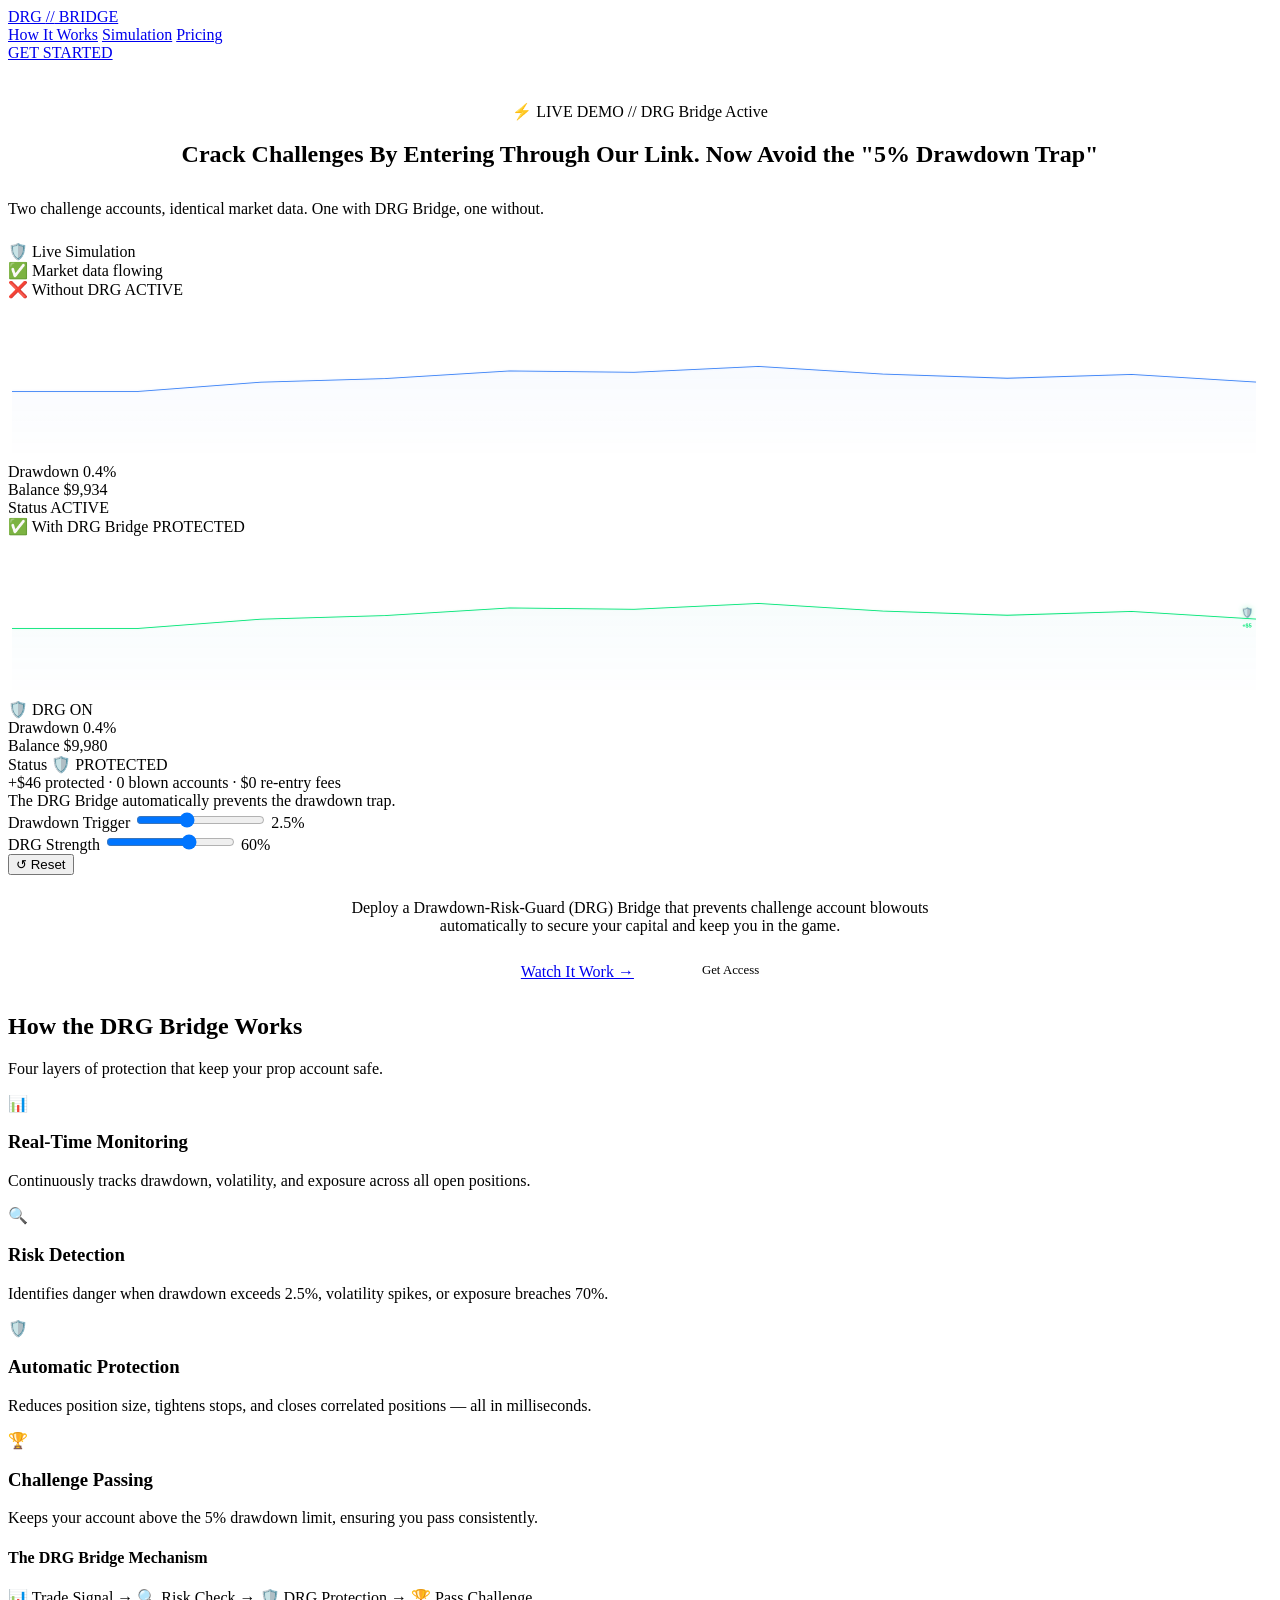
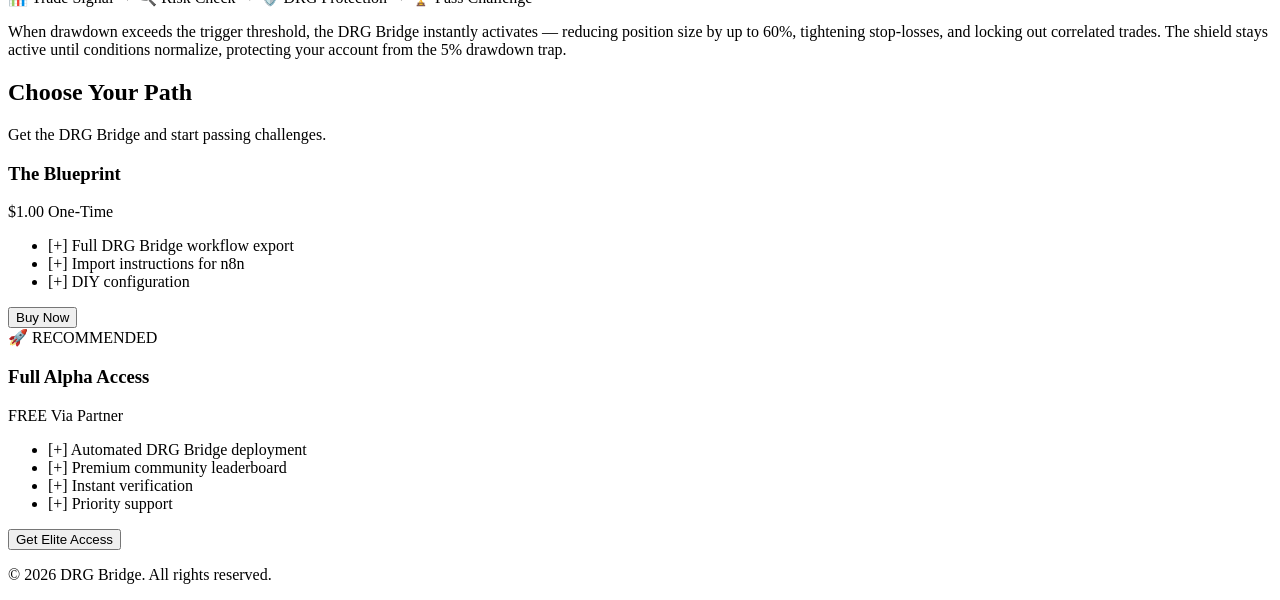
==== index.html @ 9732561b "Archive previous version as index1.html, update main index.html with integrated hero/simulation sect" ====
<!DOCTYPE html>
<html lang="en">
<head>
    <meta charset="UTF-8" />
    <meta name="viewport" content="width=device-width, initial-scale=1.0" />
    <title>DRG Bridge – Prop Trading Protection</title>
    <link rel="preconnect" href="https://fonts.googleapis.com" />
    <link rel="preconnect" href="https://fonts.gstatic.com" crossorigin />
    <link href="https://fonts.googleapis.com/css2?family=Inter:wght@300;400;500;600;700;800;900&family=JetBrains+Mono:wght@400;500;700&display=swap" rel="stylesheet" />
    <link rel="stylesheet" href="styles.css" />
</head>
<body>

    <!-- === NAVIGATION === -->
    <nav class="navbar">
        <div class="container">
            <div class="nav-inner">
                <a href="#" class="logo">
                    DRG <span class="logo-accent">//</span> BRIDGE
                </a>
                <div class="nav-links">
                    <a href="#how-it-works">How It Works</a>
                    <a href="#simulation">Simulation</a>
                    <a href="#pricing">Pricing</a>
                </div>
                <a href="#pricing" class="btn-primary">GET STARTED</a>
            </div>
        </div>
    </nav>

     <!-- === HERO + SIMULATION (Integrated Section) === -->
    <section id="simulation" class="sim-section" style="padding-top: 40px;">
        <div class="container">
            <!-- Hero Content -->
            <div class="hero-content" style="max-width: 1000px; margin: 0 auto 32px; text-align: center;">
                <div class="status-badge" style="align-self: center;">
                    ⚡ <span class="status-online">LIVE DEMO</span> // DRG Bridge Active
                </div>
                <h1 style="text-align: center;">
                    Crack Challenges By Entering Through Our Link.
                    <span class="hero-sub">Now Avoid the "5% Drawdown Trap"</span>
                </h1>
            </div>

            <!-- Simulation Subtitle -->
            <p class="section-subtitle" style="margin-bottom: 24px;">Two challenge accounts, identical market data. One with DRG Bridge, one without.</p>

            <!-- Simulation Card -->
            <div class="sim-card">
                <div class="sim-header">
                    <div class="badge">🛡️ Live Simulation</div>
                    <div class="data-status" id="dataStatus">✅ Market data flowing</div>
                </div>

                <div class="chart-grid">
                    <!-- LEFT: Without DRG -->
                    <div class="chart-panel">
                        <div class="panel-label">
                            <span>❌ Without DRG</span>
                            <span class="status-tag fail" id="statusWithout">ACTIVE</span>
                        </div>
                        <div class="chart-container">
                            <canvas id="chartWithout"></canvas>
                        </div>
                        <div class="chart-metrics">
                            <div class="metric-item">
                                <span class="metric-label">Drawdown</span>
                                <span class="metric-value red" id="mw-drawdown">0.0%</span>
                            </div>
                            <div class="metric-item">
                                <span class="metric-label">Balance</span>
                                <span class="metric-value" id="mw-balance">$10,000</span>
                            </div>
                            <div class="metric-item">
                                <span class="metric-label">Status</span>
                                <span class="metric-value red" id="mw-status">ACTIVE</span>
                            </div>
                        </div>
                    </div>

                    <!-- RIGHT: With DRG -->
                    <div class="chart-panel">
                        <div class="panel-label">
                            <span>✅ With DRG Bridge</span>
                            <span class="status-tag pass" id="statusWith">PROTECTED</span>
                        </div>
                        <div class="chart-container">
                            <canvas id="chartWith"></canvas>
                            <div class="shield-overlay on" id="shieldOverlay">
                                <span class="shield-icon">🛡️</span>
                                <span class="shield-status" id="shieldStatus">DRG ON</span>
                            </div>
                        </div>
                        <div class="chart-metrics">
                            <div class="metric-item">
                                <span class="metric-label">Drawdown</span>
                                <span class="metric-value green" id="mw2-drawdown">0.0%</span>
                            </div>
                            <div class="metric-item">
                                <span class="metric-label">Balance</span>
                                <span class="metric-value" id="mw2-balance">$10,000</span>
                            </div>
                            <div class="metric-item">
                                <span class="metric-label">Status</span>
                                <span class="metric-value green" id="mw2-status">PROTECTED</span>
                            </div>
                        </div>
                    </div>
                </div>

                <!-- Results Banner -->
                <div class="result-banner" id="resultBanner">
                    <div class="big">
                        <span class="highlight" id="resultSaved">+$0</span> protected ·
                        <span class="highlight" id="resultBlown">0</span> blown accounts ·
                        $<span class="highlight" id="resultFees">0</span> re‑entry fees
                    </div>
                    <div class="sub">The DRG Bridge automatically prevents the drawdown trap.</div>
                </div>

                <!-- Controls -->
                <div class="controls">
                    <div class="control-group">
                        <label>Drawdown Trigger</label>
                        <input type="range" id="ddTriggerSlider" min="1.0" max="5.0" step="0.1" value="2.5" />
                        <span class="value" id="ddTriggerValue">2.5%</span>
                    </div>
                    <div class="control-group">
                        <label>DRG Strength</label>
                        <input type="range" id="drgStrengthSlider" min="0.2" max="0.8" step="0.05" value="0.6" />
                        <span class="value" id="drgStrengthValue">60%</span>
                    </div>
                    <button class="btn-reset" id="resetBtn">↺ Reset</button>
                </div>
            </div>

            <!-- Hero CTA & Description (below simulation) -->
            <p class="hero-desc" style="max-width: 640px; margin: 24px auto 0; text-align: center;">
                Deploy a Drawdown-Risk-Guard (DRG) Bridge that prevents challenge account blowouts automatically to secure your capital and keep you in the game.
            </p>
            <div style="display:flex; gap:12px; justify-content:center; flex-wrap:wrap; margin-top:16px;">
                <a href="#simulation" class="btn-primary" style="display:inline-block; padding:12px 28px;">Watch It Work →</a>
                <a href="#pricing" class="btn-secondary" style="display:inline-block; padding:12px 28px; border:1px solid var(--border-muted); border-radius:var(--radius-sm); color:var(--text-secondary); text-decoration:none; font-size:0.8rem;">Get Access</a>
            </div>
        </div>
    </section>

    <!-- === HOW IT WORKS === -->
    <section id="how-it-works" class="mechanics">
        <div class="container">
            <h2 class="section-title">How the DRG Bridge Works</h2>
            <p class="section-subtitle">Four layers of protection that keep your prop account safe.</p>

            <div class="mechanics-grid">
                <div class="mech-card">
                    <div class="mech-icon">📊</div>
                    <h3>Real-Time Monitoring</h3>
                    <p>Continuously tracks drawdown, volatility, and exposure across all open positions.</p>
                </div>
                <div class="mech-card">
                    <div class="mech-icon">🔍</div>
                    <h3>Risk Detection</h3>
                    <p>Identifies danger when drawdown exceeds 2.5%, volatility spikes, or exposure breaches 70%.</p>
                </div>
                <div class="mech-card">
                    <div class="mech-icon">🛡️</div>
                    <h3>Automatic Protection</h3>
                    <p>Reduces position size, tightens stops, and closes correlated positions — all in milliseconds.</p>
                </div>
                <div class="mech-card">
                    <div class="mech-icon">🏆</div>
                    <h3>Challenge Passing</h3>
                    <p>Keeps your account above the 5% drawdown limit, ensuring you pass consistently.</p>
                </div>
            </div>

            <div class="mechanism-explainer">
                <h4>The DRG Bridge Mechanism</h4>
                <div class="mechanism-flow">
                    <span>📊 Trade Signal</span>
                    <span class="arrow">→</span>
                    <span>🔍 Risk Check</span>
                    <span class="arrow">→</span>
                    <span>🛡️ DRG Protection</span>
                    <span class="arrow">→</span>
                    <span>🏆 Pass Challenge</span>
                </div>
                <p class="mechanism-desc">
                    When drawdown exceeds the trigger threshold, the DRG Bridge instantly activates — reducing position size by up to 60%, tightening stop-losses, and locking out correlated trades. The shield stays active until conditions normalize, protecting your account from the 5% drawdown trap.
                </p>
            </div>
        </div>
    </section>

    

    <!-- === PRICING === -->
    <section id="pricing" class="pricing">
        <div class="container">
            <h2 class="section-title">Choose Your Path</h2>
            <p class="section-subtitle">Get the DRG Bridge and start passing challenges.</p>

            <div class="pricing-grid">
                <div class="plan-card">
                    <h3>The Blueprint</h3>
                    <div class="plan-price">$1.00 <span>One-Time</span></div>
                    <ul class="plan-features">
                        <li><span class="plan-icon">[+]</span> Full DRG Bridge workflow export</li>
                        <li><span class="plan-icon">[+]</span> Import instructions for n8n</li>
                        <li><span class="plan-icon">[+]</span> DIY configuration</li>
                    </ul>
                    <button class="btn-plan">Buy Now</button>
                </div>

                <div class="plan-card featured">
                    <div class="plan-badge">🚀 RECOMMENDED</div>
                    <h3>Full Alpha Access</h3>
                    <div class="plan-price featured-price">FREE <span>Via Partner</span></div>
                    <ul class="plan-features">
                        <li><span class="plan-icon featured-icon">[+]</span> Automated DRG Bridge deployment</li>
                        <li><span class="plan-icon featured-icon">[+]</span> Premium community leaderboard</li>
                        <li><span class="plan-icon featured-icon">[+]</span> Instant verification</li>
                        <li><span class="plan-icon featured-icon">[+]</span> Priority support</li>
                    </ul>
                    <button class="btn-featured">Get Elite Access</button>
                </div>
            </div>
        </div>
    </section>

    <!-- === FOOTER === -->
    <footer class="footer">
        <div class="container">
            <p>&copy; 2026 DRG Bridge. All rights reserved.</p>
        </div>
    </footer>

    <script src="script.js"></script>
</body>
</html>
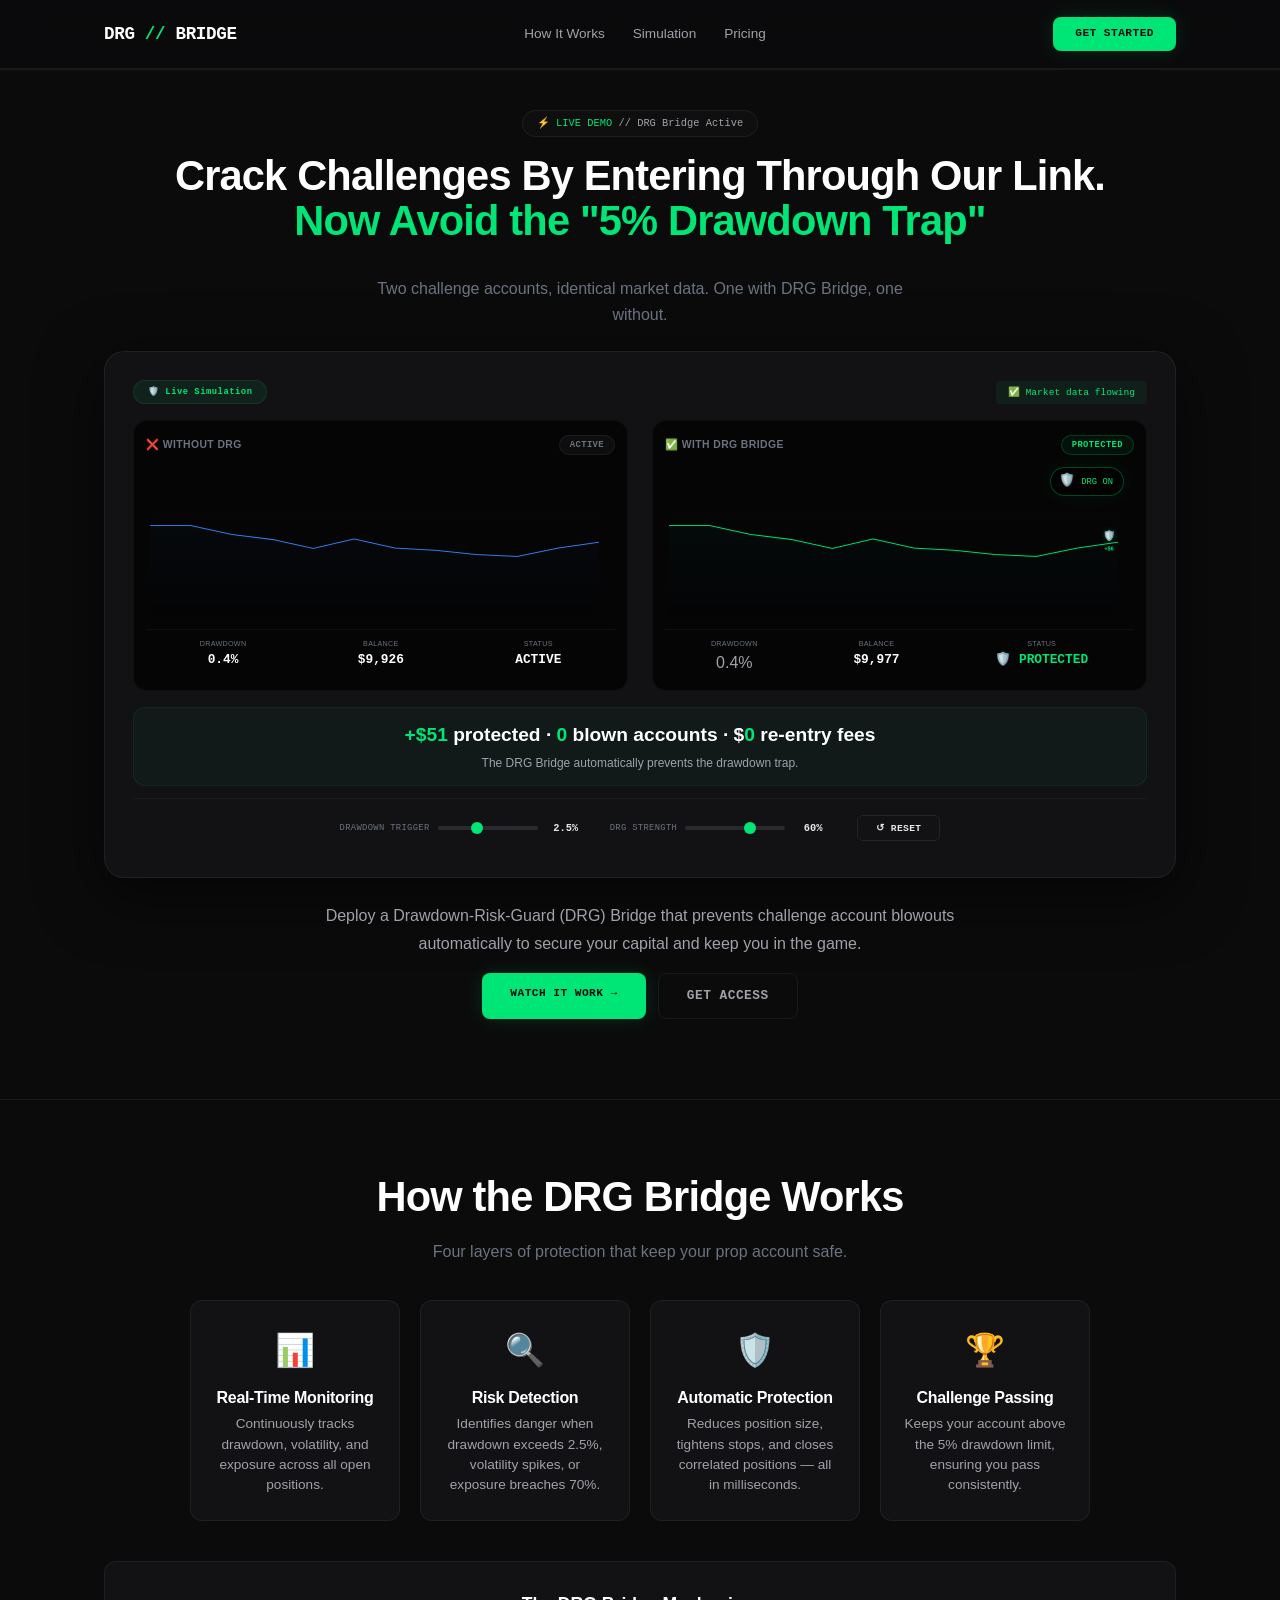
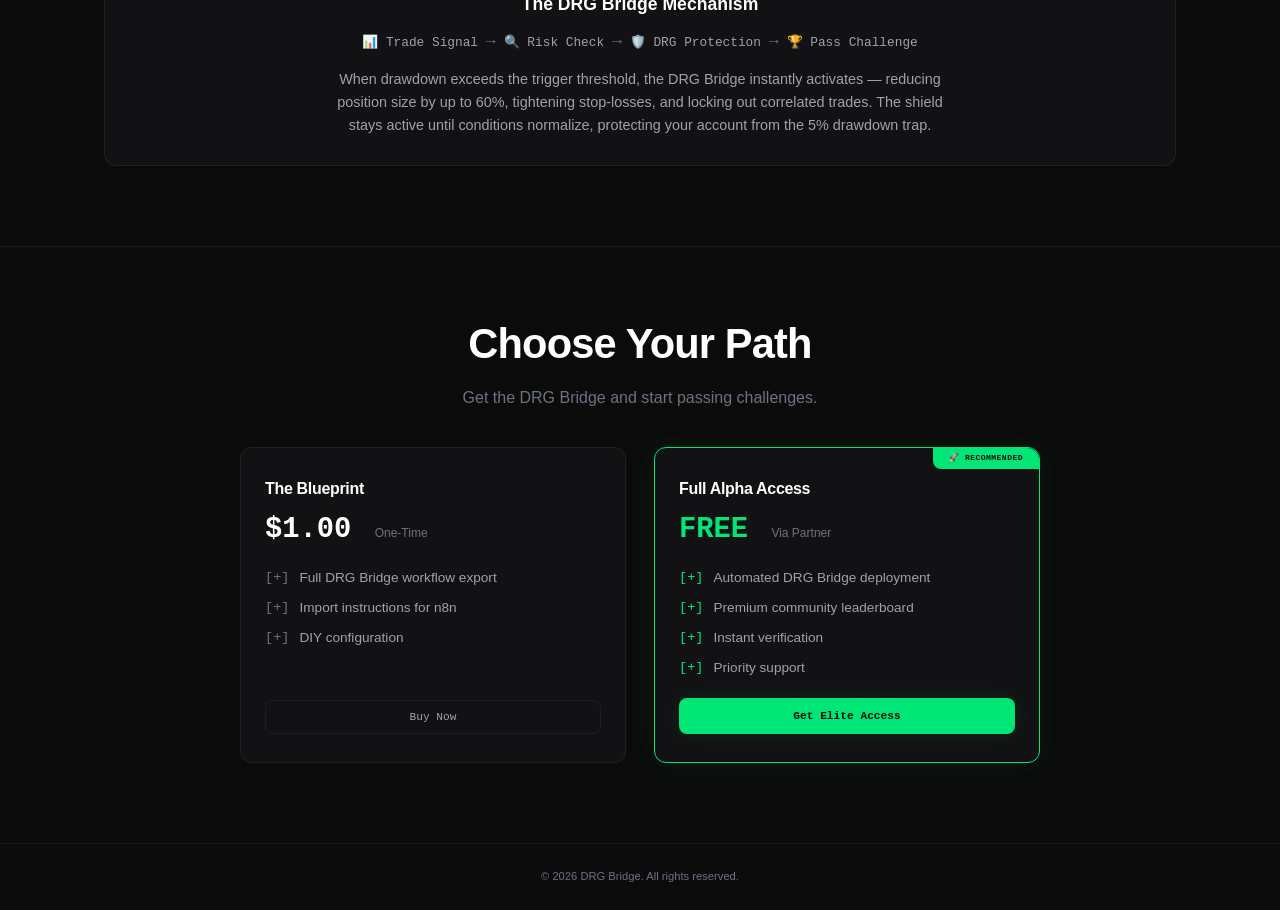
==== commit 9ae440f9: "Fix CSS file reference: styles.css -> style.css" ====
--- a/index.html
+++ b/index.html
@@ -7,7 +7,7 @@
     <link rel="preconnect" href="https://fonts.googleapis.com" />
     <link rel="preconnect" href="https://fonts.gstatic.com" crossorigin />
     <link href="https://fonts.googleapis.com/css2?family=Inter:wght@300;400;500;600;700;800;900&family=JetBrains+Mono:wght@400;500;700&display=swap" rel="stylesheet" />
-    <link rel="stylesheet" href="styles.css" />
+    <link rel="stylesheet" href="style.css" />
 </head>
 <body>
 
--- a/style.css
+++ b/style.css
@@ -0,0 +1,894 @@
+/* ============================================================
+   RESET & BASE
+   ============================================================ */
+*,
+*::before,
+*::after {
+    margin: 0;
+    padding: 0;
+    box-sizing: border-box;
+}
+
+:root {
+    --bg-deep: #0b0b0c;
+    --bg-panel: #121214;
+    --bg-elevated: #1a1a1e;
+    --neon-green: #00e676;
+    --neon-green-dim: rgba(0, 230, 118, 0.15);
+    --cyber-blue: #3b82f6;
+    --border-muted: rgba(255, 255, 255, 0.06);
+    --border-hover: rgba(255, 255, 255, 0.15);
+    --text-primary: #ffffff;
+    --text-secondary: #a1a1aa;
+    --text-muted: #6b7280;
+    --font-sans: 'Inter', -apple-system, BlinkMacSystemFont, sans-serif;
+    --font-mono: 'JetBrains Mono', monospace;
+    --radius: 12px;
+    --radius-sm: 8px;
+    --shadow-card: 0 8px 32px rgba(0, 0, 0, 0.5);
+    --shadow-glow: 0 0 30px rgba(0, 230, 118, 0.08);
+    --transition: 0.25s cubic-bezier(0.25, 0.46, 0.45, 0.94);
+}
+
+html {
+    scroll-behavior: smooth;
+}
+
+body {
+    font-family: var(--font-sans);
+    background-color: var(--bg-deep);
+    color: var(--text-secondary);
+    line-height: 1.6;
+    min-height: 100vh;
+    overflow-x: hidden;
+    -webkit-font-smoothing: antialiased;
+}
+
+.container {
+    max-width: 1120px;
+    margin: 0 auto;
+    padding: 0 24px;
+}
+
+/* ============================================================
+   TYPOGRAPHY
+   ============================================================ */
+h1,
+h2,
+h3 {
+    color: var(--text-primary);
+    font-weight: 700;
+    letter-spacing: -0.02em;
+}
+
+.font-mono {
+    font-family: var(--font-mono);
+}
+
+.section-title {
+    font-size: clamp(1.8rem, 3.5vw, 2.6rem);
+    text-align: center;
+    margin-bottom: 8px;
+}
+
+.section-subtitle {
+    text-align: center;
+    color: var(--text-muted);
+    font-size: 1rem;
+    max-width: 580px;
+    margin: 0 auto 36px;
+}
+
+/* ============================================================
+   NAVIGATION
+   ============================================================ */
+.navbar {
+    position: sticky;
+    top: 0;
+    z-index: 50;
+    background: rgba(11, 11, 12, 0.75);
+    backdrop-filter: blur(18px);
+    -webkit-backdrop-filter: blur(18px);
+    border-bottom: 1px solid var(--border-muted);
+}
+
+.nav-inner {
+    display: flex;
+    align-items: center;
+    justify-content: space-between;
+    height: 68px;
+}
+
+.logo {
+    font-family: var(--font-mono);
+    font-weight: 700;
+    font-size: 1.1rem;
+    color: var(--text-primary);
+    text-decoration: none;
+    letter-spacing: -0.02em;
+}
+
+.logo-accent {
+    color: var(--neon-green);
+}
+
+.nav-links {
+    display: none;
+    gap: 28px;
+    font-weight: 500;
+    font-size: 0.85rem;
+    color: var(--text-secondary);
+}
+
+.nav-links a {
+    color: var(--text-secondary);
+    text-decoration: none;
+    transition: color var(--transition);
+}
+
+.nav-links a:hover {
+    color: var(--text-primary);
+}
+
+.btn-primary {
+    padding: 8px 22px;
+    border-radius: var(--radius-sm);
+    font-family: var(--font-mono);
+    font-size: 0.7rem;
+    font-weight: 700;
+    text-transform: uppercase;
+    letter-spacing: 0.04em;
+    color: var(--bg-deep);
+    background: var(--neon-green);
+    text-decoration: none;
+    transition: all var(--transition);
+    box-shadow: 0 0 20px rgba(0, 230, 118, 0.15);
+    cursor: pointer;
+    border: none;
+}
+
+.btn-primary:hover {
+    background: var(--text-primary);
+    box-shadow: 0 0 30px rgba(0, 230, 118, 0.30);
+    transform: translateY(-1px);
+}
+
+.btn-secondary {
+    padding: 8px 22px;
+    border-radius: var(--radius-sm);
+    font-family: var(--font-mono);
+    font-size: 0.7rem;
+    font-weight: 700;
+    text-transform: uppercase;
+    letter-spacing: 0.04em;
+    color: var(--text-secondary);
+    background: transparent;
+    border: 1px solid var(--border-muted);
+    text-decoration: none;
+    transition: all var(--transition);
+    cursor: pointer;
+}
+
+.btn-secondary:hover {
+    border-color: var(--text-primary);
+    color: var(--text-primary);
+}
+
+/* ============================================================
+   HERO
+   ============================================================ */
+.hero {
+    padding: 48px 0 64px;
+    position: relative;
+}
+
+.hero::before {
+    content: '';
+    position: absolute;
+    top: -20%;
+    right: -10%;
+    width: 600px;
+    height: 600px;
+    background: radial-gradient(circle, rgba(0, 230, 118, 0.04) 0%, transparent 70%);
+    pointer-events: none;
+    z-index: 0;
+}
+
+.hero-grid {
+    display: grid;
+    grid-template-columns: 1fr;
+    gap: 40px;
+    position: relative;
+    z-index: 1;
+}
+
+.hero-content {
+    display: flex;
+    flex-direction: column;
+    gap: 16px;
+}
+
+.status-badge {
+    display: inline-block;
+    align-self: flex-start;
+    padding: 4px 14px;
+    border: 1px solid var(--border-muted);
+    border-radius: 50px;
+    font-family: var(--font-mono);
+    font-size: 0.65rem;
+    color: var(--text-secondary);
+    background: rgba(255, 255, 255, 0.02);
+    backdrop-filter: blur(4px);
+}
+
+.status-online {
+    color: var(--neon-green);
+}
+
+.hero-content h1 {
+    font-size: clamp(2.6rem, 4vw, 2.6rem);
+    line-height: 1.1;
+}
+
+.hero-sub {
+    display: block;
+    color: var(--neon-green);
+}
+
+.hero-desc {
+    font-size: 1rem;
+    color: var(--text-secondary);
+    max-width: 580px;
+    line-height: 1.7;
+}
+
+/* Hero Stats */
+.hero-stats {
+    display: grid;
+    grid-template-columns: repeat(3, 1fr);
+    gap: 16px;
+}
+
+.stat-card {
+    background: var(--bg-panel);
+    border: 1px solid var(--border-muted);
+    border-radius: var(--radius);
+    padding: 20px 16px;
+    text-align: center;
+    transition: border-color var(--transition);
+}
+
+.stat-number {
+    font-family: var(--font-mono);
+    font-size: 1.8rem;
+    font-weight: 700;
+    color: var(--neon-green);
+    display: block;
+}
+
+.stat-label {
+    font-size: 0.7rem;
+    color: var(--text-muted);
+    text-transform: uppercase;
+    letter-spacing: 0.04em;
+}
+
+/* ============================================================
+   MECHANICS
+   ============================================================ */
+.mechanics {
+    padding: 64px 0 80px;
+    border-top: 1px solid var(--border-muted);
+}
+
+.mechanics-grid {
+    display: grid;
+    grid-template-columns: 1fr 1fr;
+    gap: 20px;
+    max-width: 900px;
+    margin: 0 auto;
+}
+
+.mech-card {
+    background: var(--bg-panel);
+    border: 1px solid var(--border-muted);
+    border-radius: var(--radius);
+    padding: 24px 22px;
+    text-align: center;
+    transition: border-color var(--transition);
+}
+
+.mech-card:hover {
+    border-color: var(--border-hover);
+}
+
+.mech-icon {
+    font-size: 2rem;
+    margin-bottom: 8px;
+}
+
+.mech-card h3 {
+    font-size: 1rem;
+    margin-bottom: 4px;
+}
+
+.mech-card p {
+    font-size: 0.85rem;
+    color: var(--text-secondary);
+    line-height: 1.5;
+}
+
+.mechanism-explainer {
+    margin-top: 40px;
+    background: var(--bg-panel);
+    border: 1px solid var(--border-muted);
+    border-radius: var(--radius);
+    padding: 28px 32px;
+    text-align: center;
+}
+
+.mechanism-explainer h4 {
+    color: var(--text-primary);
+    font-size: 1.1rem;
+    margin-bottom: 12px;
+}
+
+.mechanism-flow {
+    display: flex;
+    align-items: center;
+    justify-content: center;
+    gap: 8px;
+    flex-wrap: wrap;
+    font-family: var(--font-mono);
+    font-size: 0.8rem;
+    color: var(--text-secondary);
+    margin-bottom: 12px;
+}
+
+.mechanism-flow .arrow {
+    color: var(--text-muted);
+    font-size: 1rem;
+}
+
+.mechanism-desc {
+    font-size: 0.9rem;
+    color: var(--text-secondary);
+    max-width: 640px;
+    margin: 0 auto;
+    line-height: 1.6;
+}
+
+/* ============================================================
+   SIMULATION
+   ============================================================ */
+.sim-section {
+    padding: 64px 0 80px;
+    border-top: 1px solid var(--border-muted);
+}
+
+.sim-card {
+    background: #121214;
+    border: 1px solid rgba(255, 255, 255, 0.06);
+    border-radius: 20px;
+    padding: 28px 28px 32px;
+    box-shadow: 0 16px 64px rgba(0, 0, 0, 0.6);
+}
+
+.sim-header {
+    display: flex;
+    justify-content: space-between;
+    align-items: center;
+    margin-bottom: 16px;
+    flex-wrap: wrap;
+    gap: 8px;
+}
+
+.sim-header .badge {
+    display: inline-block;
+    font-family: var(--font-mono);
+    font-size: 0.55rem;
+    font-weight: 600;
+    letter-spacing: 0.06em;
+    padding: 4px 14px;
+    border-radius: 50px;
+    background: rgba(0, 230, 118, 0.08);
+    color: #00e676;
+    border: 1px solid rgba(0, 230, 118, 0.12);
+}
+
+.data-status {
+    font-size: 0.6rem;
+    color: #00e676;
+    text-align: center;
+    font-family: var(--font-mono);
+    padding: 4px 12px;
+    border-radius: 4px;
+    background: rgba(0, 230, 118, 0.06);
+}
+
+.chart-grid {
+    display: grid;
+    grid-template-columns: 1fr 1fr;
+    gap: 24px;
+    margin-top: 4px;
+}
+
+.chart-panel {
+    background: #050505;
+    border-radius: 14px;
+    border: 1px solid rgba(255, 255, 255, 0.04);
+    padding: 14px 12px 12px;
+    position: relative;
+    overflow: hidden;
+}
+
+.chart-panel .panel-label {
+    display: flex;
+    justify-content: space-between;
+    align-items: center;
+    margin-bottom: 6px;
+    font-size: 0.65rem;
+    font-weight: 600;
+    text-transform: uppercase;
+    letter-spacing: 0.04em;
+    color: #6b7280;
+}
+
+.chart-panel .panel-label .status-tag {
+    font-family: var(--font-mono);
+    font-size: 0.55rem;
+    padding: 2px 10px;
+    border-radius: 50px;
+    background: rgba(255, 255, 255, 0.04);
+    border: 1px solid rgba(255, 255, 255, 0.06);
+}
+
+.chart-panel .panel-label .status-tag.fail {
+    color: #ef4444;
+    border-color: rgba(239, 68, 68, 0.20);
+    background: rgba(239, 68, 68, 0.06);
+}
+
+.chart-panel .panel-label .status-tag.pass {
+    color: #00e676;
+    border-color: rgba(0, 230, 118, 0.20);
+    background: rgba(0, 230, 118, 0.06);
+}
+
+.chart-container {
+    position: relative;
+    height: 160px;
+    width: 100%;
+}
+
+.chart-container canvas {
+    display: block;
+    width: 100%;
+    height: 100%;
+    border-radius: 6px;
+}
+
+.shield-overlay {
+    position: absolute;
+    top: 6px;
+    right: 10px;
+    display: flex;
+    align-items: center;
+    gap: 6px;
+    background: rgba(0, 0, 0, 0.6);
+    backdrop-filter: blur(4px);
+    padding: 3px 10px 3px 8px;
+    border-radius: 50px;
+    border: 1px solid rgba(255, 255, 255, 0.06);
+    pointer-events: none;
+    font-family: var(--font-mono);
+    font-size: 0.55rem;
+    font-weight: 500;
+    transition: all 0.4s ease;
+}
+
+.shield-overlay .shield-icon {
+    font-size: 0.8rem;
+}
+
+.shield-overlay.on {
+    border-color: rgba(0, 230, 118, 0.30);
+    box-shadow: 0 0 20px rgba(0, 230, 118, 0.08);
+}
+
+.shield-overlay.on .shield-icon {
+    animation: pulse-shield 1.2s ease-in-out infinite;
+}
+
+.shield-overlay.on .shield-status {
+    color: #00e676;
+}
+
+.shield-overlay.off .shield-status {
+    color: #6b7280;
+}
+
+@keyframes pulse-shield {
+    0%,
+    100% {
+        transform: scale(1);
+    }
+    50% {
+        transform: scale(1.15);
+    }
+}
+
+.chart-metrics {
+    display: flex;
+    justify-content: space-around;
+    padding: 8px 0 2px;
+    border-top: 1px solid rgba(255, 255, 255, 0.04);
+    margin-top: 8px;
+    flex-wrap: wrap;
+    gap: 4px;
+}
+
+.chart-metrics .metric-item {
+    display: flex;
+    flex-direction: column;
+    align-items: center;
+}
+
+.chart-metrics .metric-item .metric-label {
+    font-size: 0.45rem;
+    text-transform: uppercase;
+    letter-spacing: 0.04em;
+    color: #6b7280;
+}
+
+.chart-metrics .metric-item .metric-value {
+    font-family: var(--font-mono);
+    font-size: 0.8rem;
+    font-weight: 700;
+    color: #fff;
+}
+
+.chart-metrics .metric-value.green {
+    color: #00e676;
+}
+.chart-metrics .metric-value.red {
+    color: #ef4444;
+}
+.chart-metrics .metric-value.amber {
+    color: #f59e0b;
+}
+
+.result-banner {
+    text-align: center;
+    padding: 12px 16px;
+    border-radius: 12px;
+    background: rgba(0, 230, 118, 0.04);
+    border: 1px solid rgba(0, 230, 118, 0.08);
+    margin-top: 16px;
+}
+
+.result-banner .big {
+    font-size: 1.2rem;
+    font-weight: 700;
+    color: #fff;
+}
+
+.result-banner .big .highlight {
+    color: #00e676;
+}
+
+.result-banner .sub {
+    font-size: 0.75rem;
+    color: #9ca3af;
+    margin-top: 4px;
+}
+
+.controls {
+    display: flex;
+    flex-wrap: wrap;
+    gap: 16px 24px;
+    justify-content: center;
+    padding: 16px 0 4px;
+    margin-top: 12px;
+    border-top: 1px solid rgba(255, 255, 255, 0.04);
+}
+
+.control-group {
+    display: flex;
+    align-items: center;
+    gap: 8px;
+    font-family: var(--font-mono);
+    font-size: 0.65rem;
+    color: #9ca3af;
+}
+
+.control-group label {
+    color: #6b7280;
+    text-transform: uppercase;
+    letter-spacing: 0.04em;
+    font-size: 0.55rem;
+}
+
+.control-group input[type="range"] {
+    width: 100px;
+    height: 4px;
+    background: #2a2a2e;
+    border-radius: 4px;
+    -webkit-appearance: none;
+    appearance: none;
+}
+
+.control-group input[type="range"]::-webkit-slider-thumb {
+    -webkit-appearance: none;
+    appearance: none;
+    width: 12px;
+    height: 12px;
+    border-radius: 50%;
+    background: #00e676;
+    cursor: pointer;
+}
+
+.control-group input[type="range"]::-moz-range-thumb {
+    width: 12px;
+    height: 12px;
+    border-radius: 50%;
+    background: #00e676;
+    cursor: pointer;
+}
+
+.control-group .value {
+    min-width: 40px;
+    text-align: center;
+    color: #e5e7eb;
+    font-weight: 600;
+}
+
+.btn-reset {
+    padding: 6px 18px;
+    border: 1px solid rgba(255, 255, 255, 0.08);
+    border-radius: 6px;
+    background: transparent;
+    color: #e5e7eb;
+    font-family: var(--font-mono);
+    font-size: 0.6rem;
+    font-weight: 600;
+    text-transform: uppercase;
+    letter-spacing: 0.04em;
+    cursor: pointer;
+    transition: all 0.25s;
+}
+
+.btn-reset:hover {
+    border-color: rgba(255, 255, 255, 0.25);
+}
+
+/* ============================================================
+   PRICING
+   ============================================================ */
+.pricing {
+    padding: 64px 0 80px;
+    border-top: 1px solid var(--border-muted);
+}
+
+.pricing-grid {
+    display: grid;
+    grid-template-columns: 1fr 1fr;
+    gap: 28px;
+    max-width: 800px;
+    margin: 0 auto;
+}
+
+.plan-card {
+    background: var(--bg-panel);
+    border: 1px solid var(--border-muted);
+    border-radius: var(--radius);
+    padding: 28px 24px;
+    transition: border-color var(--transition), box-shadow var(--transition);
+    display: flex;
+    flex-direction: column;
+}
+
+.plan-card:hover {
+    border-color: var(--border-hover);
+}
+
+.plan-card.featured {
+    border-color: var(--neon-green);
+    position: relative;
+    box-shadow: var(--shadow-glow);
+}
+
+.plan-card.featured:hover {
+    box-shadow: 0 0 40px rgba(0, 230, 118, 0.08);
+}
+
+.plan-badge {
+    position: absolute;
+    top: 0;
+    right: 0;
+    padding: 4px 16px;
+    background: var(--neon-green);
+    color: var(--bg-deep);
+    font-family: var(--font-mono);
+    font-size: 0.5rem;
+    font-weight: 700;
+    letter-spacing: 0.06em;
+    text-transform: uppercase;
+    border-radius: 0 var(--radius) 0 var(--radius-sm);
+}
+
+.plan-card h3 {
+    font-size: 1rem;
+    margin-bottom: 6px;
+}
+
+.plan-price {
+    font-family: var(--font-mono);
+    font-size: 1.8rem;
+    font-weight: 700;
+    color: var(--text-primary);
+    margin-bottom: 14px;
+}
+
+.plan-price span {
+    font-family: var(--font-sans);
+    font-size: 0.75rem;
+    font-weight: 400;
+    color: var(--text-muted);
+    margin-left: 6px;
+}
+
+.plan-price.featured-price {
+    color: var(--neon-green);
+}
+
+.plan-features {
+    list-style: none;
+    padding: 0;
+    margin: 0 0 20px;
+    display: flex;
+    flex-direction: column;
+    gap: 8px;
+    flex: 1;
+}
+
+.plan-features li {
+    display: flex;
+    align-items: flex-start;
+    font-size: 0.85rem;
+    color: var(--text-secondary);
+}
+
+.plan-icon {
+    color: var(--text-muted);
+    margin-right: 10px;
+    font-family: var(--font-mono);
+    flex-shrink: 0;
+}
+
+.plan-icon.featured-icon {
+    color: var(--neon-green);
+}
+
+.btn-plan {
+    padding: 10px;
+    border-radius: var(--radius-sm);
+    border: 1px solid var(--border-muted);
+    background: transparent;
+    color: var(--text-secondary);
+    font-family: var(--font-mono);
+    font-size: 0.7rem;
+    font-weight: 500;
+    cursor: pointer;
+    transition: all var(--transition);
+    margin-top: auto;
+}
+
+.btn-plan:hover {
+    border-color: var(--text-primary);
+    color: var(--text-primary);
+}
+
+.btn-featured {
+    padding: 12px;
+    border-radius: var(--radius-sm);
+    border: none;
+    background: var(--neon-green);
+    color: var(--bg-deep);
+    font-family: var(--font-mono);
+    font-size: 0.7rem;
+    font-weight: 700;
+    cursor: pointer;
+    transition: all var(--transition);
+    box-shadow: 0 0 20px rgba(0, 230, 118, 0.10);
+    margin-top: auto;
+}
+
+.btn-featured:hover {
+    background: var(--text-primary);
+    box-shadow: 0 0 32px rgba(0, 230, 118, 0.20);
+    transform: translateY(-2px);
+}
+
+/* ============================================================
+   FOOTER
+   ============================================================ */
+.footer {
+    border-top: 1px solid var(--border-muted);
+    padding: 24px 0;
+    text-align: center;
+    font-size: 0.7rem;
+    color: var(--text-muted);
+}
+
+/* ============================================================
+   RESPONSIVE
+   ============================================================ */
+@media (min-width: 768px) {
+    .nav-links {
+        display: flex;
+    }
+    .hero-grid {
+        grid-template-columns: 1fr 1fr;
+        gap: 60px;
+    }
+    .hero {
+        padding: 64px 0 80px;
+    }
+    .mechanics-grid {
+        grid-template-columns: repeat(4, 1fr);
+    }
+    .pricing-grid {
+        grid-template-columns: 1fr 1fr;
+    }
+}
+
+@media (max-width: 767px) {
+    .chart-grid {
+        grid-template-columns: 1fr;
+        gap: 18px;
+    }
+    .mechanics-grid {
+        grid-template-columns: 1fr 1fr;
+    }
+    .hero-stats {
+        grid-template-columns: repeat(3, 1fr);
+    }
+    .pricing-grid {
+        grid-template-columns: 1fr;
+    }
+    .plan-card.featured {
+        order: -1;
+    }
+}
+
+@media (max-width: 480px) {
+    .navbar .btn-primary {
+        padding: 6px 14px;
+        font-size: 0.6rem;
+    }
+    .logo {
+        font-size: 0.9rem;
+    }
+    .hero-stats {
+        grid-template-columns: 1fr 1fr;
+    }
+    .mechanics-grid {
+        grid-template-columns: 1fr;
+    }
+    .controls {
+        flex-direction: column;
+        align-items: center;
+        gap: 8px;
+    }
+    .control-group {
+        width: 100%;
+        justify-content: center;
+    }
+    .control-group input[type="range"] {
+        width: 120px;
+    }
+    .result-banner .big {
+        font-size: 1rem;
+    }
+}
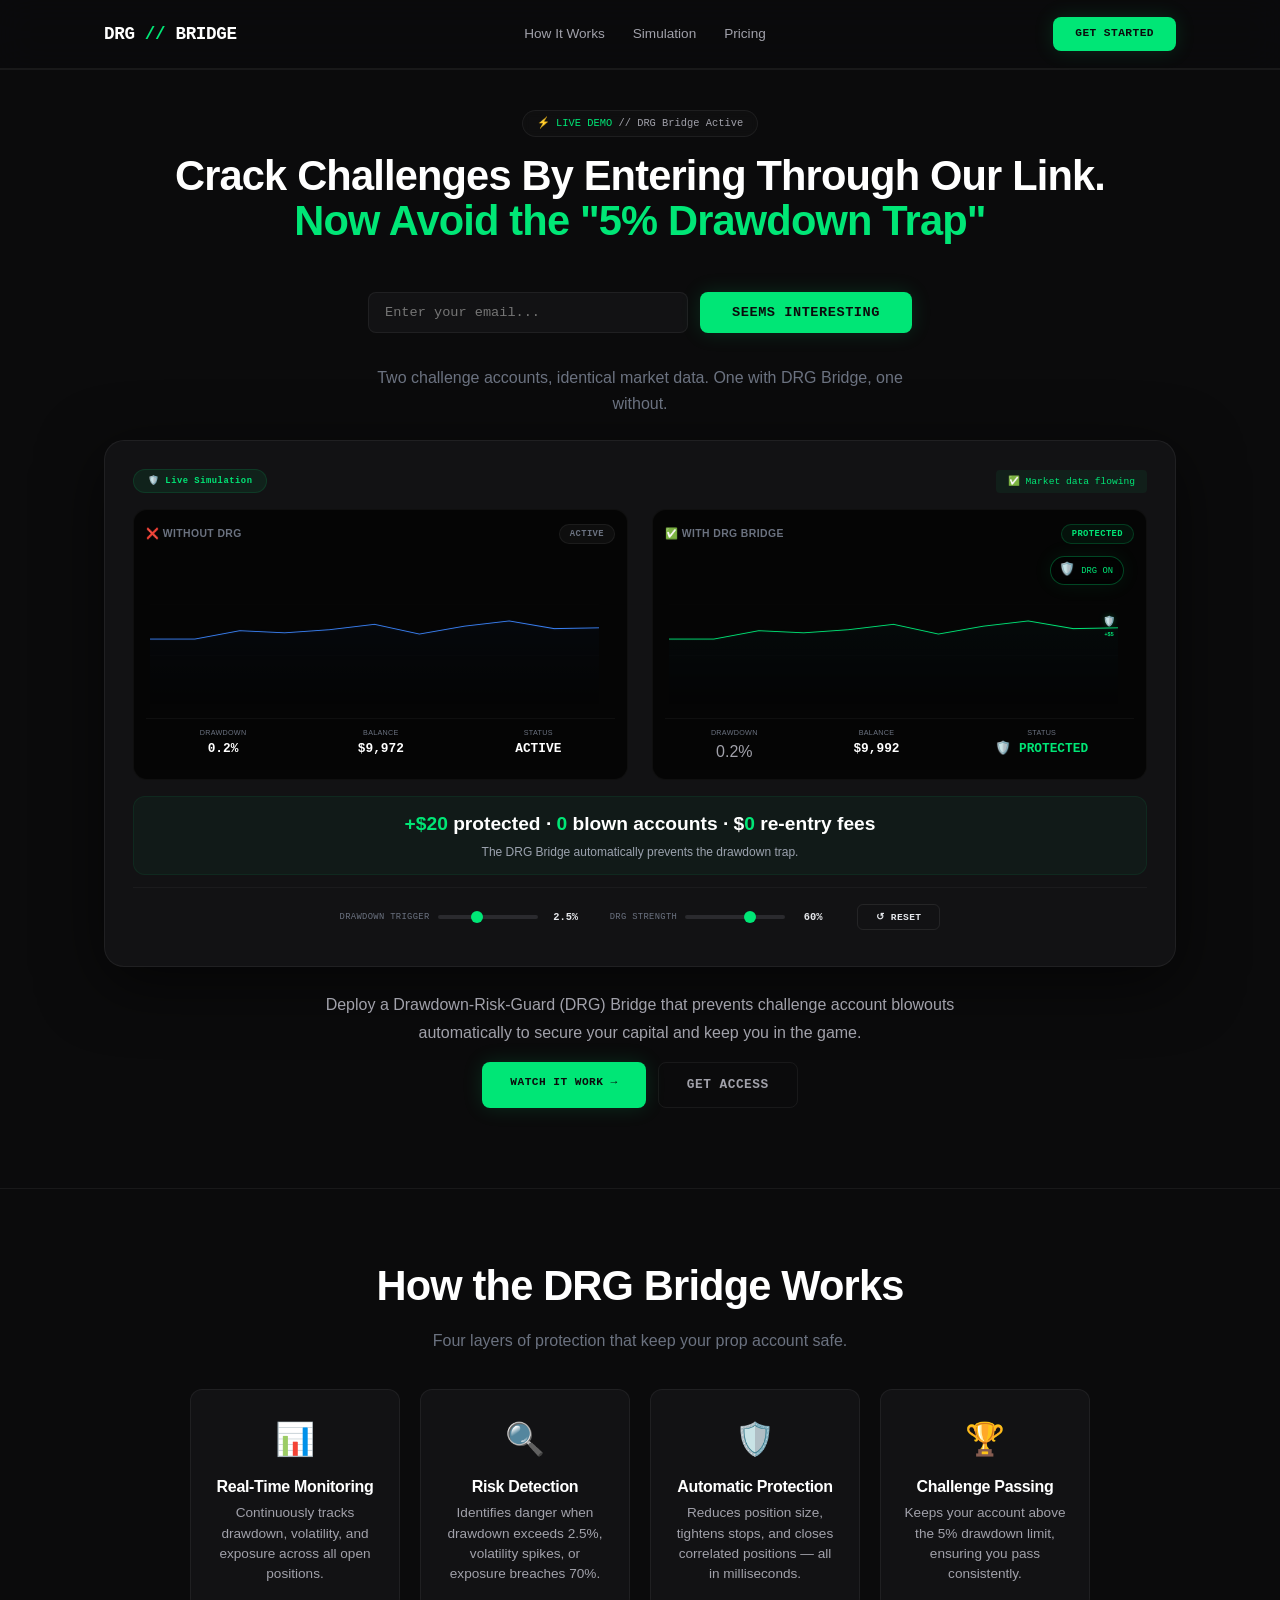
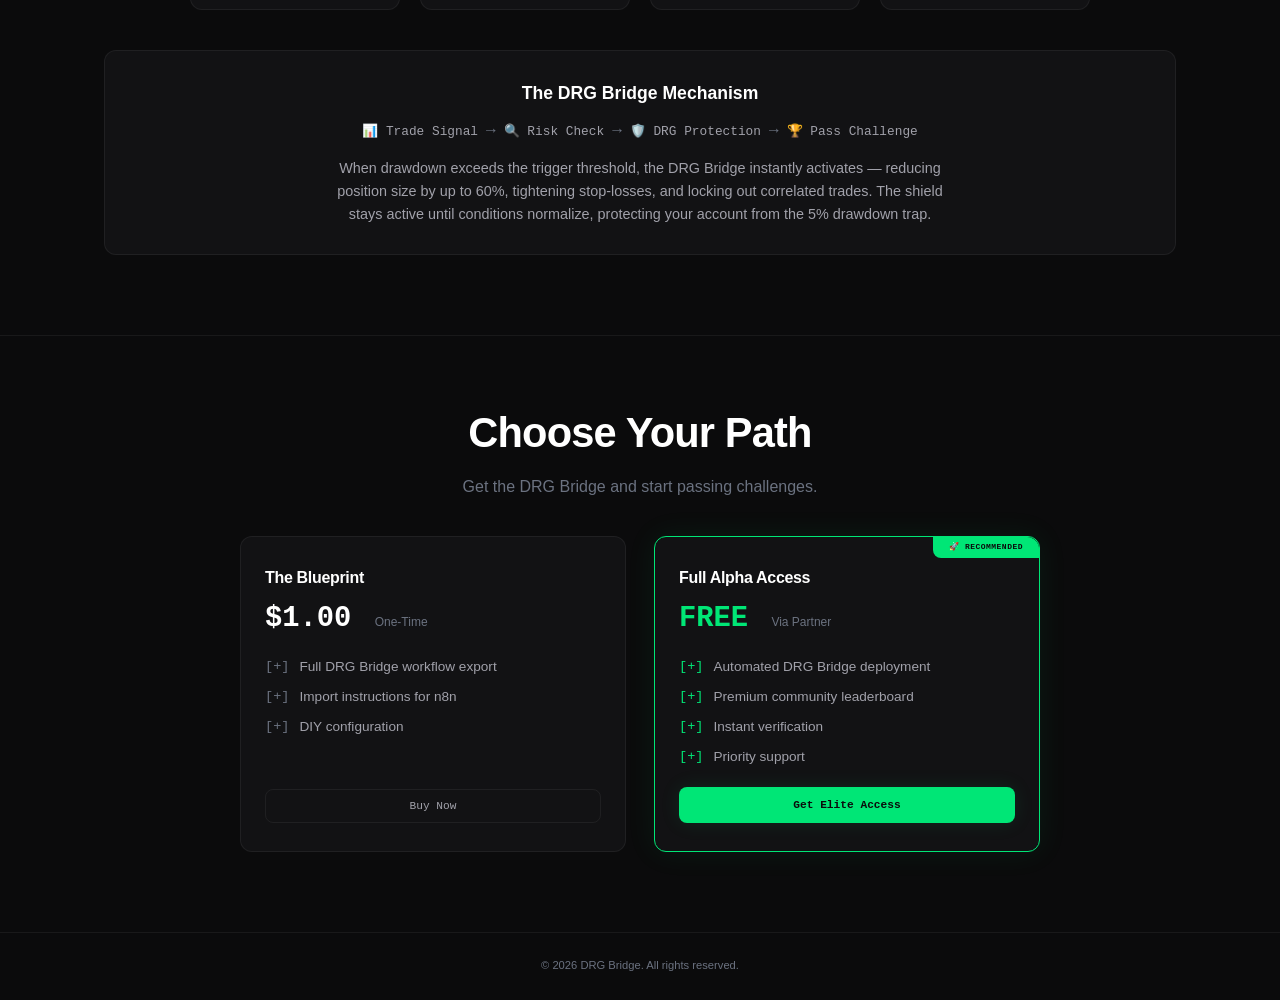
==== commit a1e4a890: "Update lead capture form with Activepieces webhook integration" ====
--- a/index.html
+++ b/index.html
@@ -40,6 +40,63 @@
                     Crack Challenges By Entering Through Our Link.
                     <span class="hero-sub">Now Avoid the "5% Drawdown Trap"</span>
                 </h1>
+
+                <script src="https://www.google.com/recaptcha/api.js?render=6Le0zE0tAAAAAFS2r8ccElNqsbrkeVNRX0A3tuOA" async defer></script>
+                
+                <form id="hero-lead-capture" action="https://activepieces-finance.yashparkar.com/api/v1/webhooks/ctjk18auY0lQUH4fyHrA3" method="POST" style="display: flex; flex-direction: column; align-items: center; gap: 16px; margin-top: 32px;">
+                    <div style="display: flex; justify-content: center; align-items: stretch; gap: 12px; flex-wrap: wrap; width: 100%;">
+                        
+                        <!-- Honeypot Field (Hidden from humans) -->
+                        <div style="position: absolute; left: -9999px; top: -9999px;" aria-hidden="true">
+                            <input type="text" name="b_password_trap" tabindex="-1" value="" autocomplete="off" />
+                        </div>
+
+                        <!-- reCAPTCHA Token (Hidden) -->
+                        <input type="hidden" name="g-recaptcha-response" id="g-recaptcha-response" />
+
+                        <!-- Cookie ID (Hidden, will be set by JavaScript) -->
+                        <input type="hidden" name="cookie_id" id="cookie_id" />
+
+                        <!-- Email Field -->
+                        <input type="email" name="email" placeholder="Enter your email..." required 
+                            style="padding: 12px 16px; border-radius: var(--radius-sm); border: 1px solid var(--border-muted); background: var(--bg-panel); color: var(--text-primary); font-family: var(--font-mono); font-size: 0.85rem; width: 100%; max-width: 320px; outline: none; transition: border-color var(--transition);" 
+                            onfocus="this.style.borderColor='var(--neon-green)'" 
+                            onblur="this.style.borderColor='var(--border-muted)'" />
+
+                        <button type="submit" class="btn-primary" style="padding: 12px 32px; font-size: 0.85rem; cursor: pointer;">Seems Interesting</button>
+                    </div>
+                </form>
+
+                <script>
+                    // Generate or retrieve persistent cookie ID
+                    function getOrCreateCookieId() {
+                        let cookieId = document.cookie.split('; ').find(row => row.startsWith('user_id='));
+                        if (cookieId) {
+                            return cookieId.split('=')[1];
+                        } else {
+                            const newId = crypto.randomUUID();
+                            document.cookie = `user_id=${newId}; path=/; max-age=31536000; Secure; SameSite=Lax`;
+                            return newId;
+                        }
+                    }
+
+                    // Set the cookie_id in the hidden field before form submission
+                    document.getElementById('hero-lead-capture').addEventListener('submit', function(event) {
+                        event.preventDefault(); // Prevent standard submission
+                        
+                        // Set the cookie_id
+                        document.getElementById('cookie_id').value = getOrCreateCookieId();
+                        
+                        grecaptcha.ready(function() {
+                            grecaptcha.execute('6Le0zE0tAAAAAFS2r8ccElNqsbrkeVNRX0A3tuOA', {action: 'submit'}).then(function(token) {
+                                document.getElementById('g-recaptcha-response').value = token;
+                                
+                                // Submit the form to Activepieces
+                                document.getElementById('hero-lead-capture').submit();
+                            });
+                        });
+                    });
+                </script>
             </div>
 
             <!-- Simulation Subtitle -->
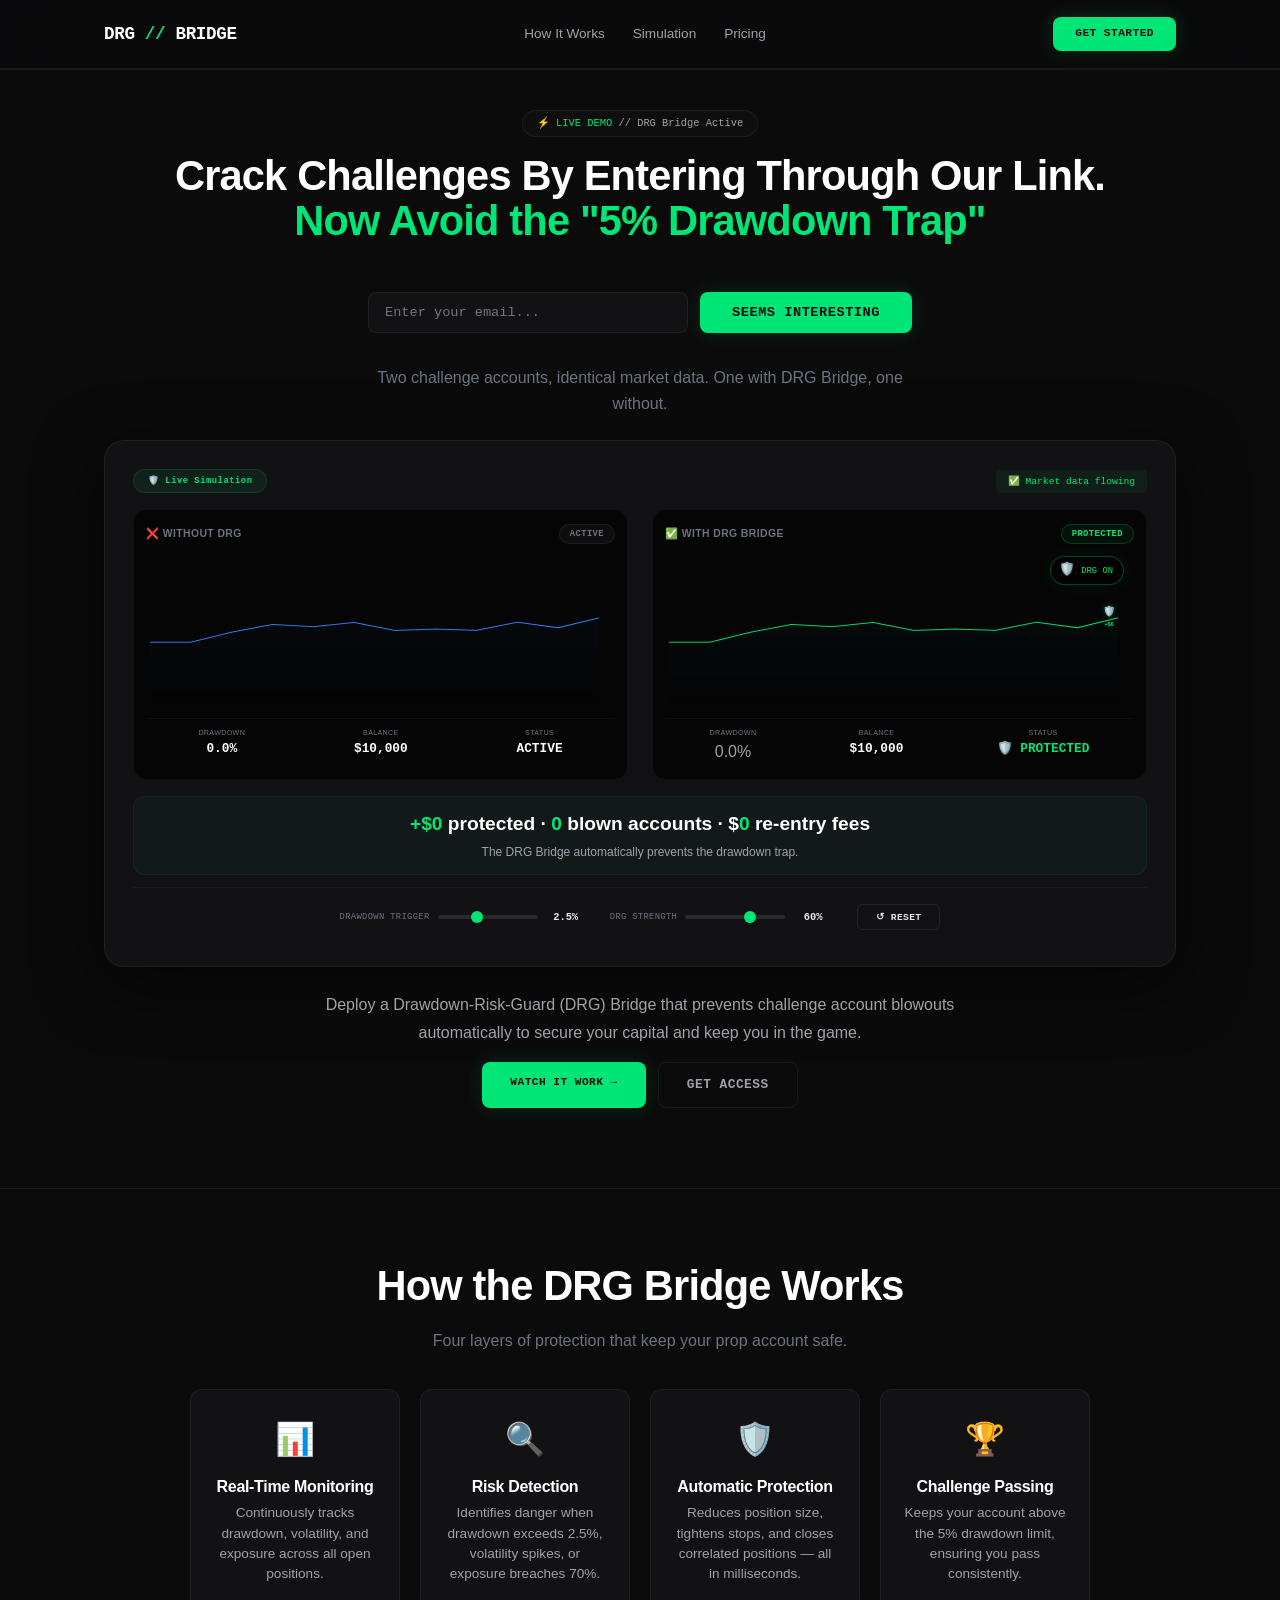
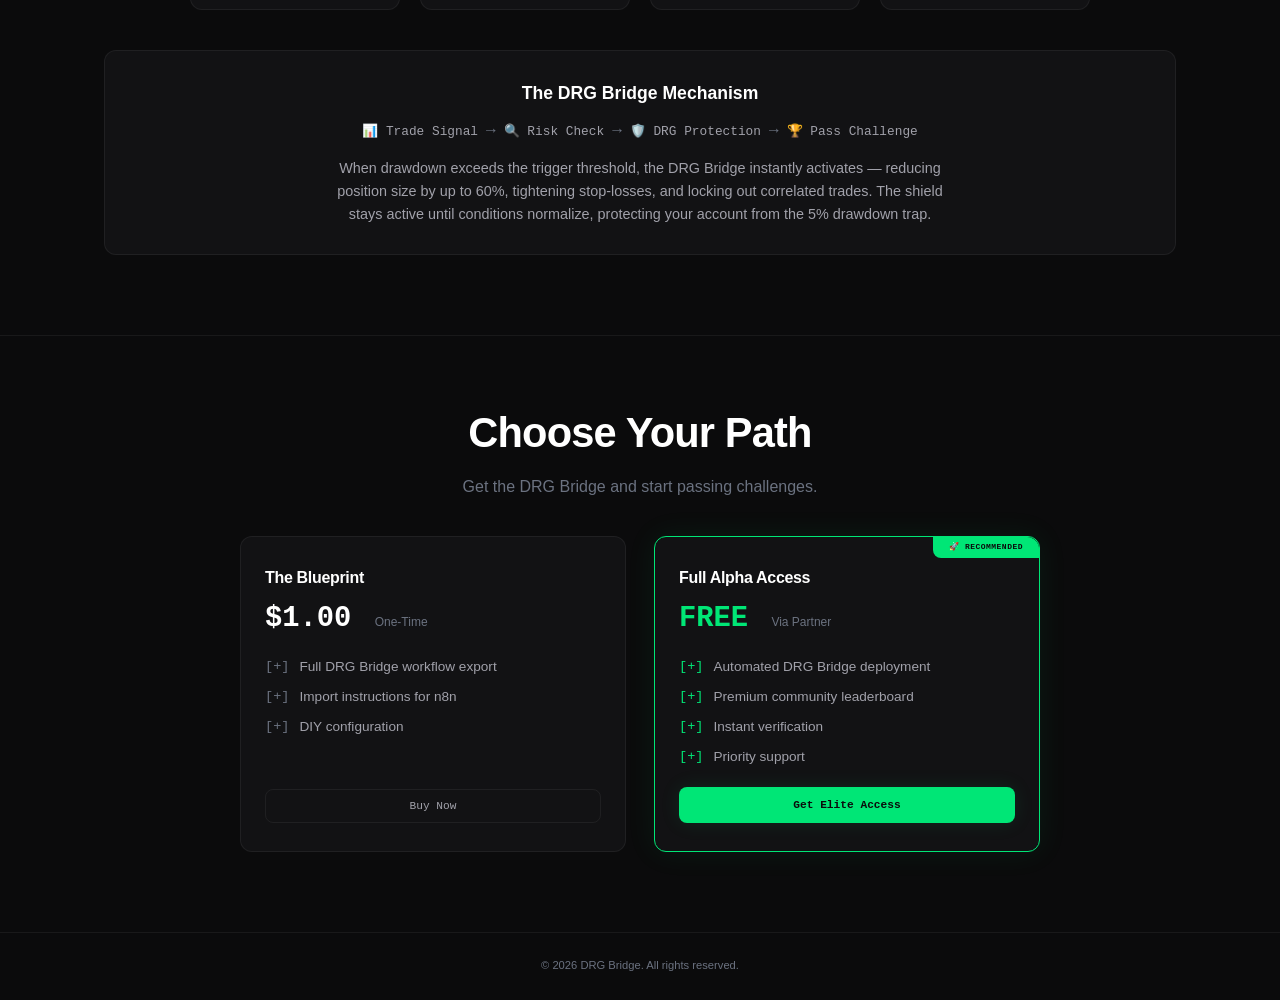
==== commit 51e17e95: "Update lead capture form: async fetch, success message, cookie tracking, honeypot, reCAPTCHA v3 inte" ====
--- a/index.html
+++ b/index.html
@@ -43,7 +43,13 @@
 
                 <script src="https://www.google.com/recaptcha/api.js?render=6Le0zE0tAAAAAFS2r8ccElNqsbrkeVNRX0A3tuOA" async defer></script>
                 
-                <form id="hero-lead-capture" action="https://activepieces-finance.yashparkar.com/api/v1/webhooks/ctjk18auY0lQUH4fyHrA3" method="POST" style="display: flex; flex-direction: column; align-items: center; gap: 16px; margin-top: 32px;">
+                <!-- Success Message (Hidden by default) -->
+                <div id="lead-capture-success" style="display: none; text-align: center; padding: 20px; border: 1px solid var(--neon-green); border-radius: var(--radius-sm); margin-top: 32px;">
+                    <h2 style="color: var(--neon-green);">✅ Thank You!</h2>
+                    <p style="font-family: var(--font-mono);">You have been added to the list. We'll be in touch soon.</p>
+                </div>
+
+                <form id="hero-lead-capture" style="display: flex; flex-direction: column; align-items: center; gap: 16px; margin-top: 32px;">
                     <div style="display: flex; justify-content: center; align-items: stretch; gap: 12px; flex-wrap: wrap; width: 100%;">
                         
                         <!-- Honeypot Field (Hidden from humans) -->
@@ -80,19 +86,49 @@
                         }
                     }
 
-                    // Set the cookie_id in the hidden field before form submission
+                    // Handle form submission with fetch API
                     document.getElementById('hero-lead-capture').addEventListener('submit', function(event) {
-                        event.preventDefault(); // Prevent standard submission
-                        
+                        event.preventDefault(); // Prevent page reload or redirect
+
                         // Set the cookie_id
-                        document.getElementById('cookie_id').value = getOrCreateCookieId();
-                        
+                        const cookieId = getOrCreateCookieId();
+                        document.getElementById('cookie_id').value = cookieId;
+
+                        // Prepare form data
+                        const form = event.target;
+                        const formData = new FormData(form);
+                        const data = {
+                            email: formData.get('email'),
+                            source_utm: formData.get('source_utm') || '',
+                            cookie_id: cookieId,
+                            'g-recaptcha-response': document.getElementById('g-recaptcha-response').value
+                        };
+
+                        // Execute reCAPTCHA and send data
                         grecaptcha.ready(function() {
                             grecaptcha.execute('6Le0zE0tAAAAAFS2r8ccElNqsbrkeVNRX0A3tuOA', {action: 'submit'}).then(function(token) {
                                 document.getElementById('g-recaptcha-response').value = token;
-                                
-                                // Submit the form to Activepieces
-                                document.getElementById('hero-lead-capture').submit();
+                                data['g-recaptcha-response'] = token;
+
+                                // Send data to Activepieces
+                                fetch('https://activepieces-finance.yashparkar.com/api/v1/webhooks/ctjk18auY0lQUH4fyHrA3', {
+                                    method: 'POST',
+                                    headers: { 'Content-Type': 'application/json' },
+                                    body: JSON.stringify(data)
+                                })
+                                .then(response => {
+                                    if (response.ok) {
+                                        // Show success message, hide form
+                                        document.getElementById('lead-capture-success').style.display = 'block';
+                                        document.getElementById('hero-lead-capture').style.display = 'none';
+                                    } else {
+                                        alert('Something went wrong. Please try again.');
+                                    }
+                                })
+                                .catch(error => {
+                                    console.error('Error:', error);
+                                    alert('Network error. Please try again.');
+                                });
                             });
                         });
                     });
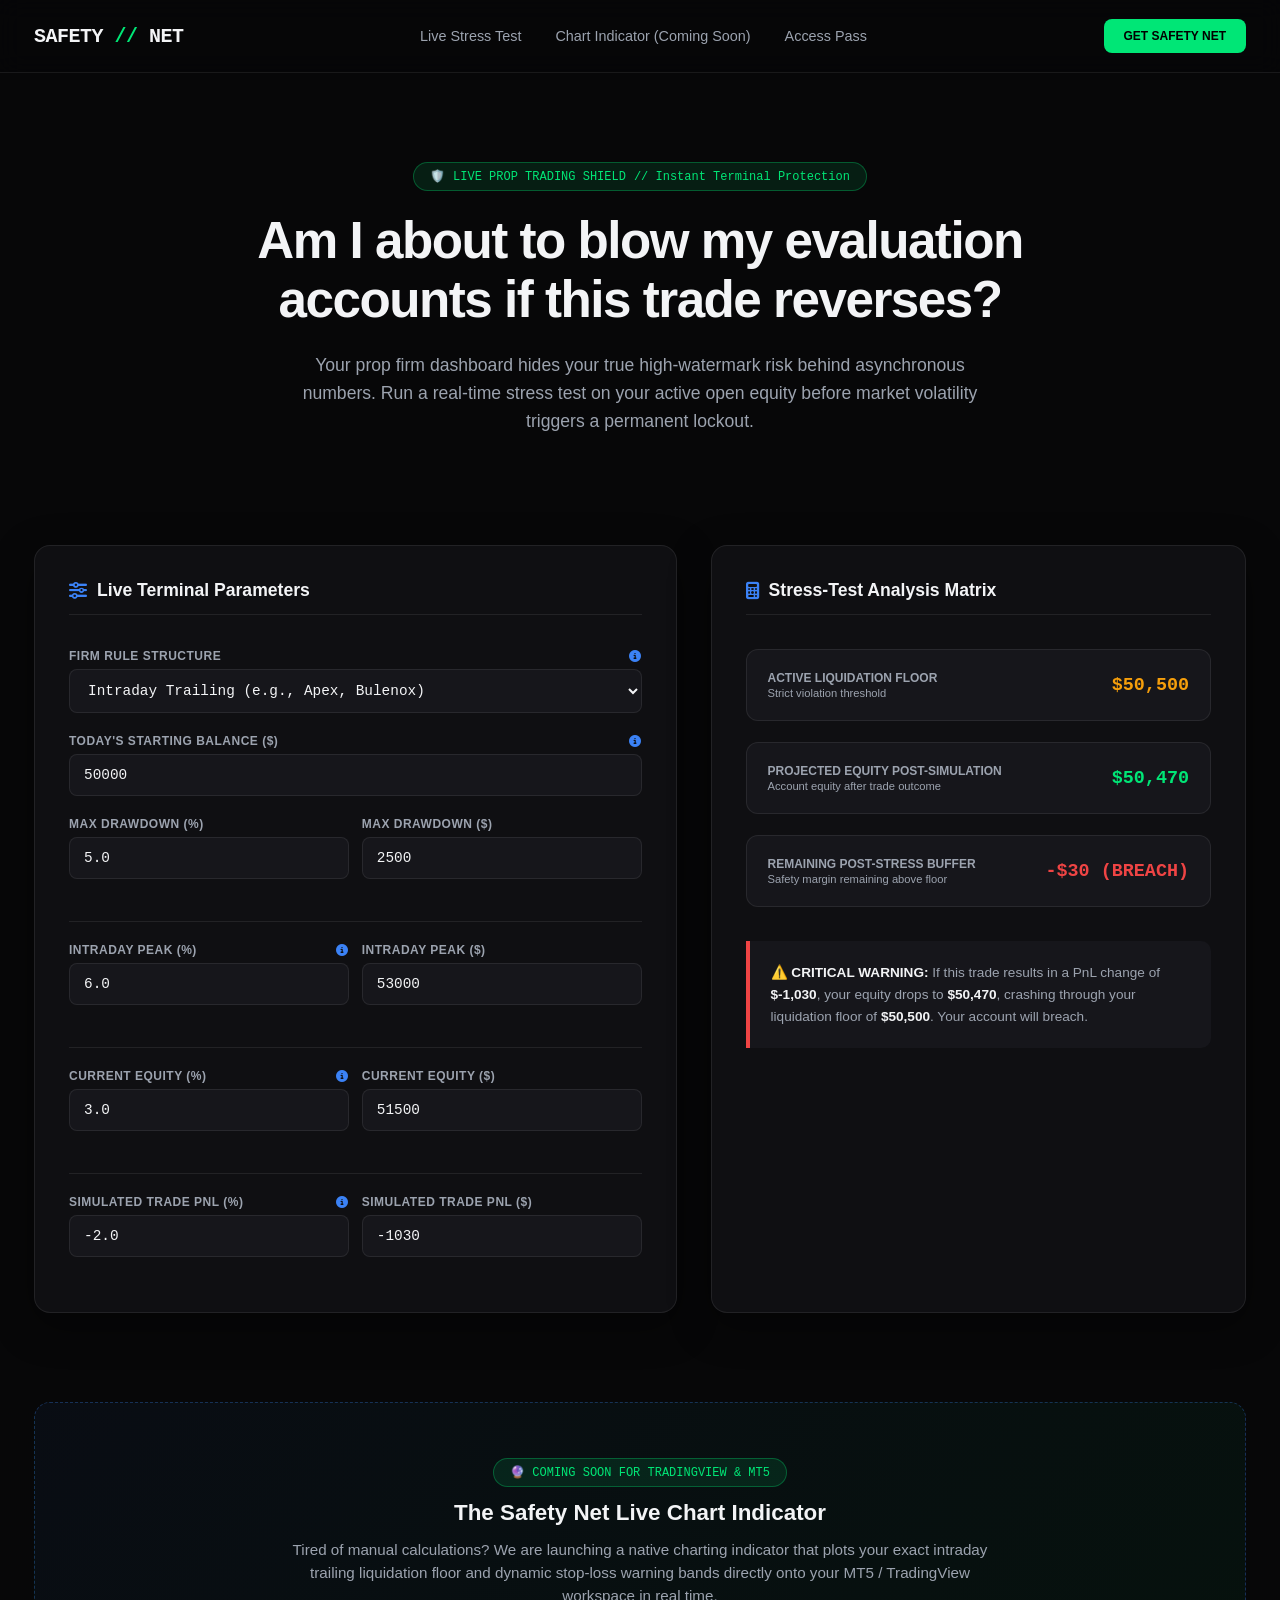
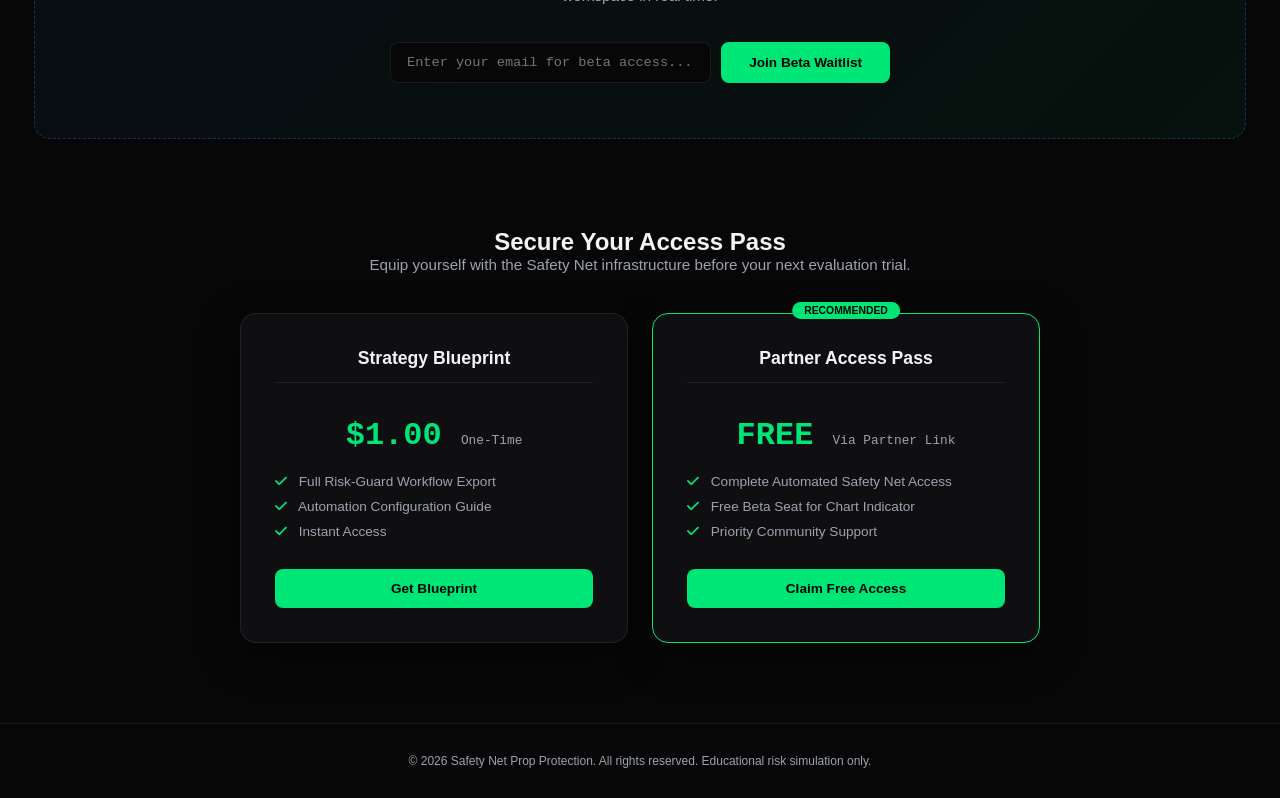
==== commit ccb6c829: "feat: implement widescreen Safety Net UI layout, stress-test calculator matrix, interactive tooltips" ====
--- a/index.html
+++ b/index.html
@@ -3,328 +3,273 @@
 <head>
     <meta charset="UTF-8" />
     <meta name="viewport" content="width=device-width, initial-scale=1.0" />
-    <title>DRG Bridge – Prop Trading Protection</title>
+    <title>Safety Net // Prop Trading Liquidation Shield & Calculator</title>
     <link rel="preconnect" href="https://fonts.googleapis.com" />
     <link rel="preconnect" href="https://fonts.gstatic.com" crossorigin />
     <link href="https://fonts.googleapis.com/css2?family=Inter:wght@300;400;500;600;700;800;900&family=JetBrains+Mono:wght@400;500;700&display=swap" rel="stylesheet" />
+    <link rel="stylesheet" href="https://cdnjs.cloudflare.com/ajax/libs/font-awesome/6.4.0/css/all.min.css" />
     <link rel="stylesheet" href="style.css" />
 </head>
 <body>
 
-    <!-- === NAVIGATION === -->
     <nav class="navbar">
-        <div class="container">
+        <div class="widescreen-wrapper">
             <div class="nav-inner">
                 <a href="#" class="logo">
-                    DRG <span class="logo-accent">//</span> BRIDGE
+                    SAFETY <span class="logo-accent">//</span> NET
                 </a>
                 <div class="nav-links">
-                    <a href="#how-it-works">How It Works</a>
-                    <a href="#simulation">Simulation</a>
-                    <a href="#pricing">Pricing</a>
-                </div>
-                <a href="#pricing" class="btn-primary">GET STARTED</a>
+                    <a href="#calculator">Live Stress Test</a>
+                    <a href="#coming-soon">Chart Indicator (Coming Soon)</a>
+                    <a href="#pricing">Access Pass</a>
+                </div>
+                <a href="#pricing" class="btn-primary" style="padding: 10px 20px; font-size: 0.75rem;">GET SAFETY NET</a>
             </div>
         </div>
     </nav>
 
-     <!-- === HERO + SIMULATION (Integrated Section) === -->
-    <section id="simulation" class="sim-section" style="padding-top: 40px;">
-        <div class="container">
-            <!-- Hero Content -->
-            <div class="hero-content" style="max-width: 1000px; margin: 0 auto 32px; text-align: center;">
-                <div class="status-badge" style="align-self: center;">
-                    ⚡ <span class="status-online">LIVE DEMO</span> // DRG Bridge Active
-                </div>
-                <h1 style="text-align: center;">
-                    Crack Challenges By Entering Through Our Link.
-                    <span class="hero-sub">Now Avoid the "5% Drawdown Trap"</span>
-                </h1>
-
-                <script src="https://www.google.com/recaptcha/api.js?render=6Le0zE0tAAAAAFS2r8ccElNqsbrkeVNRX0A3tuOA" async defer></script>
+    <section class="hero-section">
+        <div class="widescreen-wrapper">
+            <div class="status-badge">
+                🛡️ <span class="status-online">LIVE PROP TRADING SHIELD</span> // Instant Terminal Protection
+            </div>
+            <h1 class="hero-title">
+                Am I about to blow my evaluation accounts if this trade reverses?
+            </h1>
+            <p class="hero-desc">
+                Your prop firm dashboard hides your true high-watermark risk behind asynchronous numbers. Run a real-time stress test on your active open equity before market volatility triggers a permanent lockout.
+            </p>
+        </div>
+    </section>
+
+    <section id="calculator" class="widescreen-wrapper">
+        <div class="workspace-grid">
+            
+            <div class="terminal-panel">
+                <h3><i class="fa-solid fa-sliders"></i> Live Terminal Parameters</h3>
                 
-                <!-- Success Message (Hidden by default) -->
-                <div id="lead-capture-success" style="display: none; text-align: center; padding: 20px; border: 1px solid var(--neon-green); border-radius: var(--radius-sm); margin-top: 32px;">
-                    <h2 style="color: var(--neon-green);">✅ Thank You!</h2>
-                    <p style="font-family: var(--font-mono);">You have been added to the list. We'll be in touch soon.</p>
-                </div>
-
-                <form id="hero-lead-capture" style="display: flex; flex-direction: column; align-items: center; gap: 16px; margin-top: 32px;">
-                    <div style="display: flex; justify-content: center; align-items: stretch; gap: 12px; flex-wrap: wrap; width: 100%;">
-                        
-                        <!-- Honeypot Field (Hidden from humans) -->
-                        <div style="position: absolute; left: -9999px; top: -9999px;" aria-hidden="true">
-                            <input type="text" name="b_password_trap" tabindex="-1" value="" autocomplete="off" />
+                <div class="form-group">
+                    <label for="propFirm">Firm Rule Structure 
+                        <span class="info-tooltip"><i class="fa-solid fa-circle-info"></i><span class="tooltip-text">Intraday trailing models lock your liquidation floor to your highest floating peak. Static models anchor to your starting balance.</span></span>
+                    </label>
+                    <select id="propFirm">
+                        <option value="intraday">Intraday Trailing (e.g., Apex, Bulenox)</option>
+                        <option value="static">Static Balance Baseline (e.g., FTMO, FundedNext)</option>
+                    </select>
+                </div>
+
+                <div class="form-group">
+                    <label for="startingBalance">Today's Starting Balance ($)
+                        <span class="info-tooltip"><i class="fa-solid fa-circle-info"></i><span class="tooltip-text">Your exact account balance at today's market open.</span></span>
+                    </label>
+                    <input type="number" id="startingBalance" value="50000" step="1000">
+                </div>
+
+                <div class="form-row dual">
+                    <div class="form-group">
+                        <label for="drawdownPercent">Max Drawdown (%)</label>
+                        <input type="number" id="drawdownPercent" value="5.0" step="0.5">
+                    </div>
+                    <div class="form-group">
+                        <label for="drawdownDollar">Max Drawdown ($)</label>
+                        <input type="number" id="drawdownDollar" value="2500" step="100">
+                    </div>
+                </div>
+
+                <div class="form-row dual input-divider">
+                    <div class="form-group">
+                        <label for="peakPercent">Intraday Peak (%)
+                            <span class="info-tooltip"><i class="fa-solid fa-circle-info"></i><span class="tooltip-text">Highest floating equity peak reached today relative to start balance.</span></span>
+                        </label>
+                        <input type="number" id="peakPercent" value="6.0" step="0.5">
+                    </div>
+                    <div class="form-group">
+                        <label for="peakDollar">Intraday Peak ($)</label>
+                        <input type="number" id="peakDollar" value="53000" step="100">
+                    </div>
+                </div>
+
+                <div class="form-row dual input-divider">
+                    <div class="form-group">
+                        <label for="currentPercent">Current Equity (%)
+                            <span class="info-tooltip"><i class="fa-solid fa-circle-info"></i><span class="tooltip-text">Real-time floating equity including open PnL right now.</span></span>
+                        </label>
+                        <input type="number" id="currentPercent" value="3.0" step="0.5">
+                    </div>
+                    <div class="form-group">
+                        <label for="currentDollar">Current Equity ($)</label>
+                        <input type="number" id="currentDollar" value="51500" step="100">
+                    </div>
+                </div>
+
+                <div class="form-row dual input-divider">
+                    <div class="form-group">
+                        <label for="simPnlPercent">Simulated Trade PnL (%)
+                            <span class="info-tooltip"><i class="fa-solid fa-circle-info"></i><span class="tooltip-text">Test stop-loss leeway. Positive = profit gain, Negative = drawdown/loss retracement.</span></span>
+                        </label>
+                        <input type="number" id="simPnlPercent" value="-2.0" step="0.5">
+                    </div>
+                    <div class="form-group">
+                        <label for="simPnlDollar">Simulated Trade PnL ($)</label>
+                        <input type="number" id="simPnlDollar" value="-1030" step="50">
+                    </div>
+                </div>
+            </div>
+
+            <div class="terminal-panel">
+                <h3><i class="fa-solid fa-calculator"></i> Stress-Test Analysis Matrix</h3>
+                
+                <div class="matrix-metrics">
+                    <div class="metric-tile">
+                        <div>
+                            <div class="metric-tile-title">Active Liquidation Floor</div>
+                            <div class="metric-tile-sub">Strict violation threshold</div>
                         </div>
-
-                        <!-- reCAPTCHA Token (Hidden) -->
-                        <input type="hidden" name="g-recaptcha-response" id="g-recaptcha-response" />
-
-                        <!-- Cookie ID (Hidden, will be set by JavaScript) -->
-                        <input type="hidden" name="cookie_id" id="cookie_id" />
-
-                        <!-- Email Field -->
-                        <input type="email" name="email" placeholder="Enter your email..." required 
-                            style="padding: 12px 16px; border-radius: var(--radius-sm); border: 1px solid var(--border-muted); background: var(--bg-panel); color: var(--text-primary); font-family: var(--font-mono); font-size: 0.85rem; width: 100%; max-width: 320px; outline: none; transition: border-color var(--transition);" 
-                            onfocus="this.style.borderColor='var(--neon-green)'" 
-                            onblur="this.style.borderColor='var(--border-muted)'" />
-
-                        <button type="submit" class="btn-primary" style="padding: 12px 32px; font-size: 0.85rem; cursor: pointer;">Seems Interesting</button>
-                    </div>
-                </form>
-
-                <script>
-                    // Generate or retrieve persistent cookie ID
-                    function getOrCreateCookieId() {
-                        let cookieId = document.cookie.split('; ').find(row => row.startsWith('user_id='));
-                        if (cookieId) {
-                            return cookieId.split('=')[1];
-                        } else {
-                            const newId = crypto.randomUUID();
-                            document.cookie = `user_id=${newId}; path=/; max-age=31536000; Secure; SameSite=Lax`;
-                            return newId;
-                        }
+                        <div class="metric-tile-val warning" id="hardFloor">$50,500</div>
+                    </div>
+
+                    <div class="metric-tile">
+                        <div>
+                            <div class="metric-tile-title">Projected Equity Post-Simulation</div>
+                            <div class="metric-tile-sub">Account equity after trade outcome</div>
+                        </div>
+                        <div class="metric-tile-val" id="projectedEquity">$50,470</div>
+                    </div>
+
+                    <div class="metric-tile">
+                        <div>
+                            <div class="metric-tile-title">Remaining Post-Stress Buffer</div>
+                            <div class="metric-tile-sub">Safety margin remaining above floor</div>
+                        </div>
+                        <div class="metric-tile-val" id="trueBuffer">-$30</div>
+                    </div>
+                </div>
+
+                <div class="analysis-box" id="explanationText">
+                    </div>
+            </div>
+
+        </div>
+    </section>
+
+    <section id="coming-soon" class="widescreen-wrapper">
+        <div class="teaser-section">
+            <span class="status-badge" style="margin-bottom: var(--fib-2);">🔮 COMING SOON FOR TRADINGVIEW & MT5</span>
+            <h3>The Safety Net Live Chart Indicator</h3>
+            <p>
+                Tired of manual calculations? We are launching a native charting indicator that plots your exact intraday trailing liquidation floor and dynamic stop-loss warning bands directly onto your MT5 / TradingView workspace in real time.
+            </p>
+
+            <script src="https://www.google.com/recaptcha/api.js?render=6Le0zE0tAAAAAFS2r8ccElNqsbrkeVNRX0A3tuOA" async defer></script>
+            
+            <div id="lead-capture-success" style="display: none; text-align: center; padding: 15px; border: 1px solid var(--neon-green); border-radius: 8px; margin-bottom: 20px;">
+                <h4 style="color: var(--neon-green);">✅ You're on the Priority Beta List!</h4>
+                <p style="font-family: 'JetBrains Mono', monospace; font-size: 0.8rem; color: var(--text-muted);">We'll notify you the moment the chart indicator releases.</p>
+            </div>
+
+            <form id="hero-lead-capture" class="lead-capture-box" style="display: flex; flex-direction: column; gap: 12px;">
+                <div style="position: absolute; left: -9999px; top: -9999px;" aria-hidden="true">
+                    <input type="text" name="b_password_trap" tabindex="-1" value="" autocomplete="off" />
+                </div>
+                <input type="hidden" name="g-recaptcha-response" id="g-recaptcha-response" />
+                <input type="hidden" name="cookie_id" id="cookie_id" />
+
+                <div style="display: flex; gap: 10px; flex-wrap: wrap; justify-content: center;">
+                    <input type="email" name="email" placeholder="Enter your email for beta access..." required 
+                        style="padding: 12px 16px; border-radius: 8px; border: 1px solid var(--border-color); background: var(--bg-deep); color: var(--text-main); font-family: 'JetBrains Mono', monospace; font-size: 0.85rem; flex: 1; min-width: 260px; outline: none;" />
+                    <button type="submit" class="btn-primary">Join Beta Waitlist</button>
+                </div>
+            </form>
+
+            <script>
+                function getOrCreateCookieId() {
+                    let cookieId = document.cookie.split('; ').find(row => row.startsWith('user_id='));
+                    if (cookieId) {
+                        return cookieId.split('=')[1];
+                    } else {
+                        const newId = crypto.randomUUID();
+                        document.cookie = `user_id=${newId}; path=/; max-age=31536000; Secure; SameSite=Lax`;
+                        return newId;
                     }
-
-                    // Handle form submission with fetch API
-                    document.getElementById('hero-lead-capture').addEventListener('submit', function(event) {
-                        event.preventDefault(); // Prevent page reload or redirect
-
-                        // Set the cookie_id
-                        const cookieId = getOrCreateCookieId();
-                        document.getElementById('cookie_id').value = cookieId;
-
-                        // Prepare form data
-                        const form = event.target;
-                        const formData = new FormData(form);
-                        const data = {
-                            email: formData.get('email'),
-                            source_utm: formData.get('source_utm') || '',
-                            cookie_id: cookieId,
-                            'g-recaptcha-response': document.getElementById('g-recaptcha-response').value
-                        };
-
-                        // Execute reCAPTCHA and send data
-                        grecaptcha.ready(function() {
-                            grecaptcha.execute('6Le0zE0tAAAAAFS2r8ccElNqsbrkeVNRX0A3tuOA', {action: 'submit'}).then(function(token) {
-                                document.getElementById('g-recaptcha-response').value = token;
-                                data['g-recaptcha-response'] = token;
-
-                                // Send data to Activepieces
-                                fetch('https://activepieces-finance.yashparkar.com/api/v1/webhooks/ctjk18auY0lQUH4fyHrA3', {
-                                    method: 'POST',
-                                    headers: { 'Content-Type': 'application/json' },
-                                    body: JSON.stringify(data)
-                                })
-                                .then(response => {
-                                    if (response.ok) {
-                                        // Show success message, hide form
-                                        document.getElementById('lead-capture-success').style.display = 'block';
-                                        document.getElementById('hero-lead-capture').style.display = 'none';
-                                    } else {
-                                        alert('Something went wrong. Please try again.');
-                                    }
-                                })
-                                .catch(error => {
-                                    console.error('Error:', error);
-                                    alert('Network error. Please try again.');
-                                });
+                }
+
+                document.getElementById('hero-lead-capture').addEventListener('submit', function(event) {
+                    event.preventDefault();
+                    const cookieId = getOrCreateCookieId();
+                    document.getElementById('cookie_id').value = cookieId;
+
+                    const form = event.target;
+                    const formData = new FormData(form);
+                    const data = {
+                        email: formData.get('email'),
+                        cookie_id: cookieId,
+                        'g-recaptcha-response': document.getElementById('g-recaptcha-response').value
+                    };
+
+                    grecaptcha.ready(function() {
+                        grecaptcha.execute('6Le0zE0tAAAAAFS2r8ccElNqsbrkeVNRX0A3tuOA', {action: 'submit'}).then(function(token) {
+                            document.getElementById('g-recaptcha-response').value = token;
+                            data['g-recaptcha-response'] = token;
+
+                            fetch('https://activepieces-finance.yashparkar.com/api/v1/webhooks/ctjk18auY0lQUH4fyHrA3', {
+                                method: 'POST',
+                                headers: { 'Content-Type': 'application/json' },
+                                body: JSON.stringify(data)
+                            })
+                            .then(response => {
+                                if (response.ok) {
+                                    document.getElementById('lead-capture-success').style.display = 'block';
+                                    document.getElementById('hero-lead-capture').style.display = 'none';
+                                } else {
+                                    alert('Something went wrong. Please try again.');
+                                }
+                            })
+                            .catch(error => {
+                                console.error('Error:', error);
+                                alert('Network error. Please try again.');
                             });
                         });
                     });
-                </script>
-            </div>
-
-            <!-- Simulation Subtitle -->
-            <p class="section-subtitle" style="margin-bottom: 24px;">Two challenge accounts, identical market data. One with DRG Bridge, one without.</p>
-
-            <!-- Simulation Card -->
-            <div class="sim-card">
-                <div class="sim-header">
-                    <div class="badge">🛡️ Live Simulation</div>
-                    <div class="data-status" id="dataStatus">✅ Market data flowing</div>
-                </div>
-
-                <div class="chart-grid">
-                    <!-- LEFT: Without DRG -->
-                    <div class="chart-panel">
-                        <div class="panel-label">
-                            <span>❌ Without DRG</span>
-                            <span class="status-tag fail" id="statusWithout">ACTIVE</span>
-                        </div>
-                        <div class="chart-container">
-                            <canvas id="chartWithout"></canvas>
-                        </div>
-                        <div class="chart-metrics">
-                            <div class="metric-item">
-                                <span class="metric-label">Drawdown</span>
-                                <span class="metric-value red" id="mw-drawdown">0.0%</span>
-                            </div>
-                            <div class="metric-item">
-                                <span class="metric-label">Balance</span>
-                                <span class="metric-value" id="mw-balance">$10,000</span>
-                            </div>
-                            <div class="metric-item">
-                                <span class="metric-label">Status</span>
-                                <span class="metric-value red" id="mw-status">ACTIVE</span>
-                            </div>
-                        </div>
-                    </div>
-
-                    <!-- RIGHT: With DRG -->
-                    <div class="chart-panel">
-                        <div class="panel-label">
-                            <span>✅ With DRG Bridge</span>
-                            <span class="status-tag pass" id="statusWith">PROTECTED</span>
-                        </div>
-                        <div class="chart-container">
-                            <canvas id="chartWith"></canvas>
-                            <div class="shield-overlay on" id="shieldOverlay">
-                                <span class="shield-icon">🛡️</span>
-                                <span class="shield-status" id="shieldStatus">DRG ON</span>
-                            </div>
-                        </div>
-                        <div class="chart-metrics">
-                            <div class="metric-item">
-                                <span class="metric-label">Drawdown</span>
-                                <span class="metric-value green" id="mw2-drawdown">0.0%</span>
-                            </div>
-                            <div class="metric-item">
-                                <span class="metric-label">Balance</span>
-                                <span class="metric-value" id="mw2-balance">$10,000</span>
-                            </div>
-                            <div class="metric-item">
-                                <span class="metric-label">Status</span>
-                                <span class="metric-value green" id="mw2-status">PROTECTED</span>
-                            </div>
-                        </div>
-                    </div>
-                </div>
-
-                <!-- Results Banner -->
-                <div class="result-banner" id="resultBanner">
-                    <div class="big">
-                        <span class="highlight" id="resultSaved">+$0</span> protected ·
-                        <span class="highlight" id="resultBlown">0</span> blown accounts ·
-                        $<span class="highlight" id="resultFees">0</span> re‑entry fees
-                    </div>
-                    <div class="sub">The DRG Bridge automatically prevents the drawdown trap.</div>
-                </div>
-
-                <!-- Controls -->
-                <div class="controls">
-                    <div class="control-group">
-                        <label>Drawdown Trigger</label>
-                        <input type="range" id="ddTriggerSlider" min="1.0" max="5.0" step="0.1" value="2.5" />
-                        <span class="value" id="ddTriggerValue">2.5%</span>
-                    </div>
-                    <div class="control-group">
-                        <label>DRG Strength</label>
-                        <input type="range" id="drgStrengthSlider" min="0.2" max="0.8" step="0.05" value="0.6" />
-                        <span class="value" id="drgStrengthValue">60%</span>
-                    </div>
-                    <button class="btn-reset" id="resetBtn">↺ Reset</button>
-                </div>
-            </div>
-
-            <!-- Hero CTA & Description (below simulation) -->
-            <p class="hero-desc" style="max-width: 640px; margin: 24px auto 0; text-align: center;">
-                Deploy a Drawdown-Risk-Guard (DRG) Bridge that prevents challenge account blowouts automatically to secure your capital and keep you in the game.
-            </p>
-            <div style="display:flex; gap:12px; justify-content:center; flex-wrap:wrap; margin-top:16px;">
-                <a href="#simulation" class="btn-primary" style="display:inline-block; padding:12px 28px;">Watch It Work →</a>
-                <a href="#pricing" class="btn-secondary" style="display:inline-block; padding:12px 28px; border:1px solid var(--border-muted); border-radius:var(--radius-sm); color:var(--text-secondary); text-decoration:none; font-size:0.8rem;">Get Access</a>
-            </div>
-        </div>
-    </section>
-
-    <!-- === HOW IT WORKS === -->
-    <section id="how-it-works" class="mechanics">
-        <div class="container">
-            <h2 class="section-title">How the DRG Bridge Works</h2>
-            <p class="section-subtitle">Four layers of protection that keep your prop account safe.</p>
-
-            <div class="mechanics-grid">
-                <div class="mech-card">
-                    <div class="mech-icon">📊</div>
-                    <h3>Real-Time Monitoring</h3>
-                    <p>Continuously tracks drawdown, volatility, and exposure across all open positions.</p>
-                </div>
-                <div class="mech-card">
-                    <div class="mech-icon">🔍</div>
-                    <h3>Risk Detection</h3>
-                    <p>Identifies danger when drawdown exceeds 2.5%, volatility spikes, or exposure breaches 70%.</p>
-                </div>
-                <div class="mech-card">
-                    <div class="mech-icon">🛡️</div>
-                    <h3>Automatic Protection</h3>
-                    <p>Reduces position size, tightens stops, and closes correlated positions — all in milliseconds.</p>
-                </div>
-                <div class="mech-card">
-                    <div class="mech-icon">🏆</div>
-                    <h3>Challenge Passing</h3>
-                    <p>Keeps your account above the 5% drawdown limit, ensuring you pass consistently.</p>
-                </div>
-            </div>
-
-            <div class="mechanism-explainer">
-                <h4>The DRG Bridge Mechanism</h4>
-                <div class="mechanism-flow">
-                    <span>📊 Trade Signal</span>
-                    <span class="arrow">→</span>
-                    <span>🔍 Risk Check</span>
-                    <span class="arrow">→</span>
-                    <span>🛡️ DRG Protection</span>
-                    <span class="arrow">→</span>
-                    <span>🏆 Pass Challenge</span>
-                </div>
-                <p class="mechanism-desc">
-                    When drawdown exceeds the trigger threshold, the DRG Bridge instantly activates — reducing position size by up to 60%, tightening stop-losses, and locking out correlated trades. The shield stays active until conditions normalize, protecting your account from the 5% drawdown trap.
-                </p>
-            </div>
-        </div>
-    </section>
-
-    
-
-    <!-- === PRICING === -->
-    <section id="pricing" class="pricing">
-        <div class="container">
-            <h2 class="section-title">Choose Your Path</h2>
-            <p class="section-subtitle">Get the DRG Bridge and start passing challenges.</p>
-
-            <div class="pricing-grid">
-                <div class="plan-card">
-                    <h3>The Blueprint</h3>
-                    <div class="plan-price">$1.00 <span>One-Time</span></div>
-                    <ul class="plan-features">
-                        <li><span class="plan-icon">[+]</span> Full DRG Bridge workflow export</li>
-                        <li><span class="plan-icon">[+]</span> Import instructions for n8n</li>
-                        <li><span class="plan-icon">[+]</span> DIY configuration</li>
-                    </ul>
-                    <button class="btn-plan">Buy Now</button>
-                </div>
-
-                <div class="plan-card featured">
-                    <div class="plan-badge">🚀 RECOMMENDED</div>
-                    <h3>Full Alpha Access</h3>
-                    <div class="plan-price featured-price">FREE <span>Via Partner</span></div>
-                    <ul class="plan-features">
-                        <li><span class="plan-icon featured-icon">[+]</span> Automated DRG Bridge deployment</li>
-                        <li><span class="plan-icon featured-icon">[+]</span> Premium community leaderboard</li>
-                        <li><span class="plan-icon featured-icon">[+]</span> Instant verification</li>
-                        <li><span class="plan-icon featured-icon">[+]</span> Priority support</li>
-                    </ul>
-                    <button class="btn-featured">Get Elite Access</button>
-                </div>
-            </div>
-        </div>
-    </section>
-
-    <!-- === FOOTER === -->
-    <footer class="footer">
-        <div class="container">
-            <p>&copy; 2026 DRG Bridge. All rights reserved.</p>
+                });
+            </script>
+        </div>
+    </section>
+
+    <section id="pricing" class="widescreen-wrapper" style="margin-bottom: 80px;">
+        <div style="text-align: center; max-width: 600px; margin: 0 auto 40px;">
+            <h2>Secure Your Access Pass</h2>
+            <p style="color: var(--text-muted); font-size: 0.95rem;">Equip yourself with the Safety Net infrastructure before your next evaluation trial.</p>
+        </div>
+
+        <div style="display: grid; grid-template-columns: repeat(auto-fit, minmax(300px, 1fr)); gap: 24px; max-width: 800px; margin: 0 auto;">
+            <div class="terminal-panel" style="text-align: center;">
+                <h3 style="justify-content: center;">Strategy Blueprint</h3>
+                <div style="font-family: 'JetBrains Mono', monospace; font-size: 2rem; font-weight: 800; margin: 20px 0; color: var(--neon-green);">$1.00 <span style="font-size: 0.8rem; color: var(--text-muted); font-weight: 400;">One-Time</span></div>
+                <ul style="list-style: none; padding: 0; margin-bottom: 30px; text-align: left; color: var(--text-muted); font-size: 0.85rem; display: flex; flex-direction: column; gap: 10px;">
+                    <li><i class="fa-solid fa-check" style="color: var(--neon-green); margin-right: 8px;"></i> Full Risk-Guard Workflow Export</li>
+                    <li><i class="fa-solid fa-check" style="color: var(--neon-green); margin-right: 8px;"></i> Automation Configuration Guide</li>
+                    <li><i class="fa-solid fa-check" style="color: var(--neon-green); margin-right: 8px;"></i> Instant Access</li>
+                </ul>
+                <button class="btn-primary" style="width: 100%;">Get Blueprint</button>
+            </div>
+
+            <div class="terminal-panel" style="text-align: center; border-color: var(--neon-green);">
+                <div style="position: absolute; top: -12px; left: 50%; transform: translateX(-50%); background: var(--neon-green); color: #000; font-size: 0.65rem; font-weight: 800; padding: 3px 12px; border-radius: 50px; text-transform: uppercase;">Recommended</div>
+                <h3 style="justify-content: center;">Partner Access Pass</h3>
+                <div style="font-family: 'JetBrains Mono', monospace; font-size: 2rem; font-weight: 800; margin: 20px 0; color: var(--neon-green);">FREE <span style="font-size: 0.8rem; color: var(--text-muted); font-weight: 400;">Via Partner Link</span></div>
+                <ul style="list-style: none; padding: 0; margin-bottom: 30px; text-align: left; color: var(--text-muted); font-size: 0.85rem; display: flex; flex-direction: column; gap: 10px;">
+                    <li><i class="fa-solid fa-check" style="color: var(--neon-green); margin-right: 8px;"></i> Complete Automated Safety Net Access</li>
+                    <li><i class="fa-solid fa-check" style="color: var(--neon-green); margin-right: 8px;"></i> Free Beta Seat for Chart Indicator</li>
+                    <li><i class="fa-solid fa-check" style="color: var(--neon-green); margin-right: 8px;"></i> Priority Community Support</li>
+                </ul>
+                <button class="btn-primary" style="width: 100%;">Claim Free Access</button>
+            </div>
+        </div>
+    </section>
+
+    <footer style="border-top: 1px solid var(--border-color); padding: 30px 0; text-align: center; font-size: 0.75rem; color: var(--text-muted);">
+        <div class="widescreen-wrapper">
+            <p>&copy; 2026 Safety Net Prop Protection. All rights reserved. Educational risk simulation only.</p>
         </div>
     </footer>
 
--- a/style.css
+++ b/style.css
@@ -1,894 +1,353 @@
-/* ============================================================
-   RESET & BASE
-   ============================================================ */
-*,
-*::before,
-*::after {
+:root {
+    --fib-1: 8px;
+    --fib-2: 13px;
+    --fib-3: 21px;
+    --fib-4: 34px;
+    --fib-5: 55px;
+    --fib-6: 89px;
+    --bg-deep: #070708;
+    --bg-panel: #0f0f12;
+    --bg-elevated: #16161b;
+    --neon-green: #00e676;
+    --cyber-blue: #3b82f6;
+    --danger-red: #ef4444;
+    --warning-amber: #f59e0b;
+    --text-main: #f3f4f6;
+    --text-muted: #9ca3af;
+    --border-color: rgba(255, 255, 255, 0.08);
+}
+
+* { margin: 0; padding: 0; box-sizing: border-box; }
+
+body {
+    background-color: var(--bg-deep);
+    color: var(--text-main);
+    font-family: 'Inter', sans-serif;
+    overflow-x: hidden;
     margin: 0;
     padding: 0;
-    box-sizing: border-box;
-}
-
-:root {
-    --bg-deep: #0b0b0c;
-    --bg-panel: #121214;
-    --bg-elevated: #1a1a1e;
-    --neon-green: #00e676;
-    --neon-green-dim: rgba(0, 230, 118, 0.15);
-    --cyber-blue: #3b82f6;
-    --border-muted: rgba(255, 255, 255, 0.06);
-    --border-hover: rgba(255, 255, 255, 0.15);
-    --text-primary: #ffffff;
-    --text-secondary: #a1a1aa;
-    --text-muted: #6b7280;
-    --font-sans: 'Inter', -apple-system, BlinkMacSystemFont, sans-serif;
-    --font-mono: 'JetBrains Mono', monospace;
-    --radius: 12px;
-    --radius-sm: 8px;
-    --shadow-card: 0 8px 32px rgba(0, 0, 0, 0.5);
-    --shadow-glow: 0 0 30px rgba(0, 230, 118, 0.08);
-    --transition: 0.25s cubic-bezier(0.25, 0.46, 0.45, 0.94);
-}
-
-html {
-    scroll-behavior: smooth;
-}
-
-body {
-    font-family: var(--font-sans);
-    background-color: var(--bg-deep);
-    color: var(--text-secondary);
-    line-height: 1.6;
-    min-height: 100vh;
-    overflow-x: hidden;
-    -webkit-font-smoothing: antialiased;
-}
-
-.container {
-    max-width: 1120px;
+}
+
+.widescreen-wrapper {
+    max-width: 1440px;
     margin: 0 auto;
-    padding: 0 24px;
-}
-
-/* ============================================================
-   TYPOGRAPHY
-   ============================================================ */
-h1,
-h2,
-h3 {
-    color: var(--text-primary);
-    font-weight: 700;
-    letter-spacing: -0.02em;
-}
-
-.font-mono {
-    font-family: var(--font-mono);
-}
-
-.section-title {
-    font-size: clamp(1.8rem, 3.5vw, 2.6rem);
-    text-align: center;
-    margin-bottom: 8px;
-}
-
-.section-subtitle {
-    text-align: center;
-    color: var(--text-muted);
-    font-size: 1rem;
-    max-width: 580px;
-    margin: 0 auto 36px;
-}
-
-/* ============================================================
-   NAVIGATION
-   ============================================================ */
+    padding: 0 var(--fib-4);
+}
+
 .navbar {
+    border-bottom: 1px solid var(--border-color);
+    background: rgba(7, 7, 8, 0.85);
+    backdrop-filter: blur(12px);
     position: sticky;
     top: 0;
-    z-index: 50;
-    background: rgba(11, 11, 12, 0.75);
-    backdrop-filter: blur(18px);
-    -webkit-backdrop-filter: blur(18px);
-    border-bottom: 1px solid var(--border-muted);
+    z-index: 1000;
 }
 
 .nav-inner {
     display: flex;
-    align-items: center;
     justify-content: space-between;
-    height: 68px;
+    align-items: center;
+    height: 72px;
 }
 
 .logo {
-    font-family: var(--font-mono);
+    font-family: 'JetBrains Mono', monospace;
     font-weight: 700;
+    font-size: 1.25rem;
+    color: var(--text-main);
+    text-decoration: none;
+    letter-spacing: -0.5px;
+}
+
+.logo span {
+    color: var(--neon-green);
+}
+
+.nav-links {
+    display: flex;
+    gap: var(--fib-4);
+}
+
+.nav-links a {
+    color: var(--text-muted);
+    text-decoration: none;
+    font-size: 0.9rem;
+    font-weight: 500;
+    transition: color 0.2s;
+}
+
+.nav-links a:hover {
+    color: var(--text-main);
+}
+
+/* Hero Section */
+.hero-section {
+    padding: var(--fib-6) 0 var(--fib-5);
+    text-align: center;
+}
+
+.status-badge {
+    display: inline-flex;
+    align-items: center;
+    gap: 8px;
+    background: rgba(0, 230, 118, 0.1);
+    border: 1px solid rgba(0, 230, 118, 0.3);
+    padding: 6px 16px;
+    border-radius: 50px;
+    font-family: 'JetBrains Mono', monospace;
+    font-size: 0.75rem;
+    color: var(--neon-green);
+    margin-bottom: var(--fib-3);
+}
+
+.hero-title {
+    font-size: clamp(2rem, 4vw, 3.5rem);
+    font-weight: 900;
+    line-height: 1.15;
+    letter-spacing: -1.5px;
+    max-width: 900px;
+    margin: 0 auto var(--fib-3);
+}
+
+.hero-title span {
+    color: var(--neon-green);
+}
+
+.hero-desc {
     font-size: 1.1rem;
-    color: var(--text-primary);
-    text-decoration: none;
-    letter-spacing: -0.02em;
-}
-
-.logo-accent {
-    color: var(--neon-green);
-}
-
-.nav-links {
-    display: none;
-    gap: 28px;
-    font-weight: 500;
-    font-size: 0.85rem;
-    color: var(--text-secondary);
-}
-
-.nav-links a {
-    color: var(--text-secondary);
-    text-decoration: none;
-    transition: color var(--transition);
-}
-
-.nav-links a:hover {
-    color: var(--text-primary);
-}
-
-.btn-primary {
-    padding: 8px 22px;
-    border-radius: var(--radius-sm);
-    font-family: var(--font-mono);
+    color: var(--text-muted);
+    max-width: 680px;
+    margin: 0 auto var(--fib-5);
+    line-height: 1.6;
+}
+
+/* Main Workspace Grid (Calculator + Matrix) */
+.workspace-grid {
+    display: grid;
+    grid-template-columns: 1.2fr 1fr;
+    gap: var(--fib-4);
+    margin-bottom: var(--fib-6);
+}
+
+@media(max-width: 1024px) {
+    .workspace-grid { grid-template-columns: 1fr; }
+}
+
+.terminal-panel {
+    background-color: var(--bg-panel);
+    border: 1px solid var(--border-color);
+    border-radius: 16px;
+    padding: var(--fib-4);
+    box-shadow: 0 12px 40px rgba(0,0,0,0.4);
+    position: relative;
+    overflow: visible;
+}
+
+.terminal-panel h3 {
+    font-size: 1.1rem;
+    font-weight: 700;
+    margin-bottom: var(--fib-4);
+    display: flex;
+    align-items: center;
+    gap: 10px;
+    border-bottom: 1px solid var(--border-color);
+    padding-bottom: var(--fib-2);
+}
+
+.terminal-panel h3 i {
+    color: var(--cyber-blue);
+}
+
+.form-group {
+    margin-bottom: var(--fib-3);
+    overflow: visible;
+}
+
+.form-row.dual {
+    display: grid;
+    grid-template-columns: 1fr 1fr;
+    gap: var(--fib-2);
+}
+
+.input-divider {
+    margin-top: var(--fib-3);
+    padding-top: var(--fib-3);
+    border-top: 1px solid var(--border-color);
+}
+
+label {
+    display: flex;
+    justify-content: space-between;
+    align-items: center;
+    font-size: 0.75rem;
+    font-weight: 600;
+    color: var(--text-muted);
+    text-transform: uppercase;
+    letter-spacing: 0.5px;
+    margin-bottom: 6px;
+}
+
+select, input[type="number"] {
+    width: 100%;
+    background-color: var(--bg-elevated);
+    border: 1px solid var(--border-color);
+    border-radius: 8px;
+    padding: 12px 14px;
+    color: var(--text-main);
+    font-family: 'JetBrains Mono', monospace;
+    font-size: 0.9rem;
+    outline: none;
+    transition: border-color 0.2s;
+}
+
+select:focus, input[type="number"]:focus {
+    border-color: var(--neon-green);
+}
+
+/* Tooltip styling */
+.info-tooltip {
+    position: relative;
+    color: var(--cyber-blue);
+    cursor: help;
+    margin-left: 6px;
+    display: inline-flex;
+    align-items: center;
+}
+
+.info-tooltip .tooltip-text {
+    visibility: hidden;
+    width: 240px;
+    background-color: var(--bg-deep);
+    color: var(--text-main);
+    text-align: left;
+    border-radius: 8px;
+    padding: 10px 12px;
+    position: absolute;
+    z-index: 999;
+    bottom: 140%;
+    left: 50%;
+    transform: translateX(-50%);
+    opacity: 0;
+    transition: opacity 0.2s ease-in-out;
+    font-size: 0.75rem;
+    font-family: 'Inter', sans-serif;
+    text-transform: none;
+    font-weight: 400;
+    border: 1px solid var(--border-color);
+    box-shadow: 0 8px 24px rgba(0,0,0,0.6);
+    pointer-events: none;
+    line-height: 1.4;
+}
+
+.info-tooltip:hover .tooltip-text {
+    visibility: visible;
+    opacity: 1;
+}
+
+/* Matrix Results Styling */
+.matrix-metrics {
+    display: flex;
+    flex-direction: column;
+    gap: var(--fib-3);
+    margin-bottom: var(--fib-4);
+}
+
+.metric-tile {
+    background-color: var(--bg-elevated);
+    border: 1px solid var(--border-color);
+    border-radius: 12px;
+    padding: var(--fib-3);
+    display: flex;
+    justify-content: space-between;
+    align-items: center;
+}
+
+.metric-tile-title {
+    font-size: 0.75rem;
+    color: var(--text-muted);
+    text-transform: uppercase;
+    font-weight: 600;
+}
+
+.metric-tile-sub {
     font-size: 0.7rem;
-    font-weight: 700;
-    text-transform: uppercase;
-    letter-spacing: 0.04em;
-    color: var(--bg-deep);
-    background: var(--neon-green);
-    text-decoration: none;
-    transition: all var(--transition);
-    box-shadow: 0 0 20px rgba(0, 230, 118, 0.15);
-    cursor: pointer;
-    border: none;
-}
-
-.btn-primary:hover {
-    background: var(--text-primary);
-    box-shadow: 0 0 30px rgba(0, 230, 118, 0.30);
-    transform: translateY(-1px);
-}
-
-.btn-secondary {
-    padding: 8px 22px;
-    border-radius: var(--radius-sm);
-    font-family: var(--font-mono);
-    font-size: 0.7rem;
-    font-weight: 700;
-    text-transform: uppercase;
-    letter-spacing: 0.04em;
-    color: var(--text-secondary);
-    background: transparent;
-    border: 1px solid var(--border-muted);
-    text-decoration: none;
-    transition: all var(--transition);
-    cursor: pointer;
-}
-
-.btn-secondary:hover {
-    border-color: var(--text-primary);
-    color: var(--text-primary);
-}
-
-/* ============================================================
-   HERO
-   ============================================================ */
-.hero {
-    padding: 48px 0 64px;
-    position: relative;
-}
-
-.hero::before {
-    content: '';
-    position: absolute;
-    top: -20%;
-    right: -10%;
-    width: 600px;
-    height: 600px;
-    background: radial-gradient(circle, rgba(0, 230, 118, 0.04) 0%, transparent 70%);
-    pointer-events: none;
-    z-index: 0;
-}
-
-.hero-grid {
-    display: grid;
-    grid-template-columns: 1fr;
-    gap: 40px;
-    position: relative;
-    z-index: 1;
-}
-
-.hero-content {
-    display: flex;
-    flex-direction: column;
-    gap: 16px;
-}
-
-.status-badge {
-    display: inline-block;
-    align-self: flex-start;
-    padding: 4px 14px;
-    border: 1px solid var(--border-muted);
-    border-radius: 50px;
-    font-family: var(--font-mono);
-    font-size: 0.65rem;
-    color: var(--text-secondary);
-    background: rgba(255, 255, 255, 0.02);
-    backdrop-filter: blur(4px);
-}
-
-.status-online {
-    color: var(--neon-green);
-}
-
-.hero-content h1 {
-    font-size: clamp(2.6rem, 4vw, 2.6rem);
-    line-height: 1.1;
-}
-
-.hero-sub {
-    display: block;
-    color: var(--neon-green);
-}
-
-.hero-desc {
-    font-size: 1rem;
-    color: var(--text-secondary);
-    max-width: 580px;
-    line-height: 1.7;
-}
-
-/* Hero Stats */
-.hero-stats {
-    display: grid;
-    grid-template-columns: repeat(3, 1fr);
-    gap: 16px;
-}
-
-.stat-card {
-    background: var(--bg-panel);
-    border: 1px solid var(--border-muted);
-    border-radius: var(--radius);
-    padding: 20px 16px;
-    text-align: center;
-    transition: border-color var(--transition);
-}
-
-.stat-number {
-    font-family: var(--font-mono);
-    font-size: 1.8rem;
+    color: var(--text-muted);
+    margin-top: 2px;
+}
+
+.metric-tile-val {
+    font-family: 'JetBrains Mono', monospace;
+    font-size: 1.15rem;
     font-weight: 700;
     color: var(--neon-green);
-    display: block;
-}
-
-.stat-label {
-    font-size: 0.7rem;
-    color: var(--text-muted);
-    text-transform: uppercase;
-    letter-spacing: 0.04em;
-}
-
-/* ============================================================
-   MECHANICS
-   ============================================================ */
-.mechanics {
-    padding: 64px 0 80px;
-    border-top: 1px solid var(--border-muted);
-}
-
-.mechanics-grid {
-    display: grid;
-    grid-template-columns: 1fr 1fr;
-    gap: 20px;
-    max-width: 900px;
+}
+
+.metric-tile-val.warning { color: var(--warning-amber); }
+.metric-tile-val.danger { color: var(--danger-red); }
+
+.analysis-box {
+    background: var(--bg-elevated);
+    border-left: 4px solid var(--danger-red);
+    padding: var(--fib-3);
+    border-radius: 0 10px 10px 0;
+    font-size: 0.85rem;
+    color: var(--text-muted);
+    line-height: 1.6;
+}
+
+.analysis-box strong {
+    color: var(--text-main);
+}
+
+.analysis-box.safe-zone {
+    border-left-color: var(--neon-green);
+}
+
+/* Coming Soon Feature Teaser */
+.teaser-section {
+    background: linear-gradient(135deg, rgba(59, 130, 246, 0.05), rgba(0, 230, 118, 0.05));
+    border: 1px dashed rgba(59, 130, 246, 0.3);
+    border-radius: 16px;
+    padding: var(--fib-5);
+    text-align: center;
+    margin-bottom: var(--fib-6);
+}
+
+.teaser-section h3 {
+    font-size: 1.4rem;
+    font-weight: 800;
+    margin-bottom: var(--fib-2);
+}
+
+.teaser-section p {
+    color: var(--text-muted);
+    font-size: 0.95rem;
+    max-width: 700px;
+    margin: 0 auto var(--fib-4);
+    line-height: 1.5;
+}
+
+.lead-capture-box {
+    max-width: 500px;
     margin: 0 auto;
 }
 
-.mech-card {
-    background: var(--bg-panel);
-    border: 1px solid var(--border-muted);
-    border-radius: var(--radius);
-    padding: 24px 22px;
+.btn-primary {
+    background-color: var(--neon-green);
+    color: #000;
+    border: none;
+    border-radius: 8px;
+    padding: 12px 28px;
+    font-weight: 700;
+    font-size: 0.85rem;
+    cursor: pointer;
+    transition: opacity 0.2s, transform 0.1s;
+    text-decoration: none;
+    display: inline-block;
     text-align: center;
-    transition: border-color var(--transition);
-}
-
-.mech-card:hover {
-    border-color: var(--border-hover);
-}
-
-.mech-icon {
-    font-size: 2rem;
-    margin-bottom: 8px;
-}
-
-.mech-card h3 {
-    font-size: 1rem;
-    margin-bottom: 4px;
-}
-
-.mech-card p {
-    font-size: 0.85rem;
-    color: var(--text-secondary);
-    line-height: 1.5;
-}
-
-.mechanism-explainer {
-    margin-top: 40px;
-    background: var(--bg-panel);
-    border: 1px solid var(--border-muted);
-    border-radius: var(--radius);
-    padding: 28px 32px;
-    text-align: center;
-}
-
-.mechanism-explainer h4 {
-    color: var(--text-primary);
-    font-size: 1.1rem;
-    margin-bottom: 12px;
-}
-
-.mechanism-flow {
-    display: flex;
-    align-items: center;
-    justify-content: center;
-    gap: 8px;
-    flex-wrap: wrap;
-    font-family: var(--font-mono);
-    font-size: 0.8rem;
-    color: var(--text-secondary);
-    margin-bottom: 12px;
-}
-
-.mechanism-flow .arrow {
-    color: var(--text-muted);
-    font-size: 1rem;
-}
-
-.mechanism-desc {
-    font-size: 0.9rem;
-    color: var(--text-secondary);
-    max-width: 640px;
-    margin: 0 auto;
-    line-height: 1.6;
-}
-
-/* ============================================================
-   SIMULATION
-   ============================================================ */
-.sim-section {
-    padding: 64px 0 80px;
-    border-top: 1px solid var(--border-muted);
-}
-
-.sim-card {
-    background: #121214;
-    border: 1px solid rgba(255, 255, 255, 0.06);
-    border-radius: 20px;
-    padding: 28px 28px 32px;
-    box-shadow: 0 16px 64px rgba(0, 0, 0, 0.6);
-}
-
-.sim-header {
-    display: flex;
-    justify-content: space-between;
-    align-items: center;
-    margin-bottom: 16px;
-    flex-wrap: wrap;
-    gap: 8px;
-}
-
-.sim-header .badge {
-    display: inline-block;
-    font-family: var(--font-mono);
-    font-size: 0.55rem;
-    font-weight: 600;
-    letter-spacing: 0.06em;
-    padding: 4px 14px;
-    border-radius: 50px;
-    background: rgba(0, 230, 118, 0.08);
-    color: #00e676;
-    border: 1px solid rgba(0, 230, 118, 0.12);
-}
-
-.data-status {
-    font-size: 0.6rem;
-    color: #00e676;
-    text-align: center;
-    font-family: var(--font-mono);
-    padding: 4px 12px;
-    border-radius: 4px;
-    background: rgba(0, 230, 118, 0.06);
-}
-
-.chart-grid {
-    display: grid;
-    grid-template-columns: 1fr 1fr;
-    gap: 24px;
-    margin-top: 4px;
-}
-
-.chart-panel {
-    background: #050505;
-    border-radius: 14px;
-    border: 1px solid rgba(255, 255, 255, 0.04);
-    padding: 14px 12px 12px;
-    position: relative;
-    overflow: hidden;
-}
-
-.chart-panel .panel-label {
-    display: flex;
-    justify-content: space-between;
-    align-items: center;
-    margin-bottom: 6px;
-    font-size: 0.65rem;
-    font-weight: 600;
-    text-transform: uppercase;
-    letter-spacing: 0.04em;
-    color: #6b7280;
-}
-
-.chart-panel .panel-label .status-tag {
-    font-family: var(--font-mono);
-    font-size: 0.55rem;
-    padding: 2px 10px;
-    border-radius: 50px;
-    background: rgba(255, 255, 255, 0.04);
-    border: 1px solid rgba(255, 255, 255, 0.06);
-}
-
-.chart-panel .panel-label .status-tag.fail {
-    color: #ef4444;
-    border-color: rgba(239, 68, 68, 0.20);
-    background: rgba(239, 68, 68, 0.06);
-}
-
-.chart-panel .panel-label .status-tag.pass {
-    color: #00e676;
-    border-color: rgba(0, 230, 118, 0.20);
-    background: rgba(0, 230, 118, 0.06);
-}
-
-.chart-container {
-    position: relative;
-    height: 160px;
-    width: 100%;
-}
-
-.chart-container canvas {
-    display: block;
-    width: 100%;
-    height: 100%;
-    border-radius: 6px;
-}
-
-.shield-overlay {
-    position: absolute;
-    top: 6px;
-    right: 10px;
-    display: flex;
-    align-items: center;
-    gap: 6px;
-    background: rgba(0, 0, 0, 0.6);
-    backdrop-filter: blur(4px);
-    padding: 3px 10px 3px 8px;
-    border-radius: 50px;
-    border: 1px solid rgba(255, 255, 255, 0.06);
-    pointer-events: none;
-    font-family: var(--font-mono);
-    font-size: 0.55rem;
-    font-weight: 500;
-    transition: all 0.4s ease;
-}
-
-.shield-overlay .shield-icon {
-    font-size: 0.8rem;
-}
-
-.shield-overlay.on {
-    border-color: rgba(0, 230, 118, 0.30);
-    box-shadow: 0 0 20px rgba(0, 230, 118, 0.08);
-}
-
-.shield-overlay.on .shield-icon {
-    animation: pulse-shield 1.2s ease-in-out infinite;
-}
-
-.shield-overlay.on .shield-status {
-    color: #00e676;
-}
-
-.shield-overlay.off .shield-status {
-    color: #6b7280;
-}
-
-@keyframes pulse-shield {
-    0%,
-    100% {
-        transform: scale(1);
-    }
-    50% {
-        transform: scale(1.15);
-    }
-}
-
-.chart-metrics {
-    display: flex;
-    justify-content: space-around;
-    padding: 8px 0 2px;
-    border-top: 1px solid rgba(255, 255, 255, 0.04);
-    margin-top: 8px;
-    flex-wrap: wrap;
-    gap: 4px;
-}
-
-.chart-metrics .metric-item {
-    display: flex;
-    flex-direction: column;
-    align-items: center;
-}
-
-.chart-metrics .metric-item .metric-label {
-    font-size: 0.45rem;
-    text-transform: uppercase;
-    letter-spacing: 0.04em;
-    color: #6b7280;
-}
-
-.chart-metrics .metric-item .metric-value {
-    font-family: var(--font-mono);
-    font-size: 0.8rem;
-    font-weight: 700;
-    color: #fff;
-}
-
-.chart-metrics .metric-value.green {
-    color: #00e676;
-}
-.chart-metrics .metric-value.red {
-    color: #ef4444;
-}
-.chart-metrics .metric-value.amber {
-    color: #f59e0b;
-}
-
-.result-banner {
-    text-align: center;
-    padding: 12px 16px;
-    border-radius: 12px;
-    background: rgba(0, 230, 118, 0.04);
-    border: 1px solid rgba(0, 230, 118, 0.08);
-    margin-top: 16px;
-}
-
-.result-banner .big {
-    font-size: 1.2rem;
-    font-weight: 700;
-    color: #fff;
-}
-
-.result-banner .big .highlight {
-    color: #00e676;
-}
-
-.result-banner .sub {
-    font-size: 0.75rem;
-    color: #9ca3af;
-    margin-top: 4px;
-}
-
-.controls {
-    display: flex;
-    flex-wrap: wrap;
-    gap: 16px 24px;
-    justify-content: center;
-    padding: 16px 0 4px;
-    margin-top: 12px;
-    border-top: 1px solid rgba(255, 255, 255, 0.04);
-}
-
-.control-group {
-    display: flex;
-    align-items: center;
-    gap: 8px;
-    font-family: var(--font-mono);
-    font-size: 0.65rem;
-    color: #9ca3af;
-}
-
-.control-group label {
-    color: #6b7280;
-    text-transform: uppercase;
-    letter-spacing: 0.04em;
-    font-size: 0.55rem;
-}
-
-.control-group input[type="range"] {
-    width: 100px;
-    height: 4px;
-    background: #2a2a2e;
-    border-radius: 4px;
-    -webkit-appearance: none;
-    appearance: none;
-}
-
-.control-group input[type="range"]::-webkit-slider-thumb {
-    -webkit-appearance: none;
-    appearance: none;
-    width: 12px;
-    height: 12px;
-    border-radius: 50%;
-    background: #00e676;
-    cursor: pointer;
-}
-
-.control-group input[type="range"]::-moz-range-thumb {
-    width: 12px;
-    height: 12px;
-    border-radius: 50%;
-    background: #00e676;
-    cursor: pointer;
-}
-
-.control-group .value {
-    min-width: 40px;
-    text-align: center;
-    color: #e5e7eb;
-    font-weight: 600;
-}
-
-.btn-reset {
-    padding: 6px 18px;
-    border: 1px solid rgba(255, 255, 255, 0.08);
-    border-radius: 6px;
-    background: transparent;
-    color: #e5e7eb;
-    font-family: var(--font-mono);
-    font-size: 0.6rem;
-    font-weight: 600;
-    text-transform: uppercase;
-    letter-spacing: 0.04em;
-    cursor: pointer;
-    transition: all 0.25s;
-}
-
-.btn-reset:hover {
-    border-color: rgba(255, 255, 255, 0.25);
-}
-
-/* ============================================================
-   PRICING
-   ============================================================ */
-.pricing {
-    padding: 64px 0 80px;
-    border-top: 1px solid var(--border-muted);
-}
-
-.pricing-grid {
-    display: grid;
-    grid-template-columns: 1fr 1fr;
-    gap: 28px;
-    max-width: 800px;
-    margin: 0 auto;
-}
-
-.plan-card {
-    background: var(--bg-panel);
-    border: 1px solid var(--border-muted);
-    border-radius: var(--radius);
-    padding: 28px 24px;
-    transition: border-color var(--transition), box-shadow var(--transition);
-    display: flex;
-    flex-direction: column;
-}
-
-.plan-card:hover {
-    border-color: var(--border-hover);
-}
-
-.plan-card.featured {
-    border-color: var(--neon-green);
-    position: relative;
-    box-shadow: var(--shadow-glow);
-}
-
-.plan-card.featured:hover {
-    box-shadow: 0 0 40px rgba(0, 230, 118, 0.08);
-}
-
-.plan-badge {
-    position: absolute;
-    top: 0;
-    right: 0;
-    padding: 4px 16px;
-    background: var(--neon-green);
-    color: var(--bg-deep);
-    font-family: var(--font-mono);
-    font-size: 0.5rem;
-    font-weight: 700;
-    letter-spacing: 0.06em;
-    text-transform: uppercase;
-    border-radius: 0 var(--radius) 0 var(--radius-sm);
-}
-
-.plan-card h3 {
-    font-size: 1rem;
-    margin-bottom: 6px;
-}
-
-.plan-price {
-    font-family: var(--font-mono);
-    font-size: 1.8rem;
-    font-weight: 700;
-    color: var(--text-primary);
-    margin-bottom: 14px;
-}
-
-.plan-price span {
-    font-family: var(--font-sans);
-    font-size: 0.75rem;
-    font-weight: 400;
-    color: var(--text-muted);
-    margin-left: 6px;
-}
-
-.plan-price.featured-price {
-    color: var(--neon-green);
-}
-
-.plan-features {
-    list-style: none;
-    padding: 0;
-    margin: 0 0 20px;
-    display: flex;
-    flex-direction: column;
-    gap: 8px;
-    flex: 1;
-}
-
-.plan-features li {
-    display: flex;
-    align-items: flex-start;
-    font-size: 0.85rem;
-    color: var(--text-secondary);
-}
-
-.plan-icon {
-    color: var(--text-muted);
-    margin-right: 10px;
-    font-family: var(--font-mono);
-    flex-shrink: 0;
-}
-
-.plan-icon.featured-icon {
-    color: var(--neon-green);
-}
-
-.btn-plan {
-    padding: 10px;
-    border-radius: var(--radius-sm);
-    border: 1px solid var(--border-muted);
-    background: transparent;
-    color: var(--text-secondary);
-    font-family: var(--font-mono);
-    font-size: 0.7rem;
-    font-weight: 500;
-    cursor: pointer;
-    transition: all var(--transition);
-    margin-top: auto;
-}
-
-.btn-plan:hover {
-    border-color: var(--text-primary);
-    color: var(--text-primary);
-}
-
-.btn-featured {
-    padding: 12px;
-    border-radius: var(--radius-sm);
-    border: none;
-    background: var(--neon-green);
-    color: var(--bg-deep);
-    font-family: var(--font-mono);
-    font-size: 0.7rem;
-    font-weight: 700;
-    cursor: pointer;
-    transition: all var(--transition);
-    box-shadow: 0 0 20px rgba(0, 230, 118, 0.10);
-    margin-top: auto;
-}
-
-.btn-featured:hover {
-    background: var(--text-primary);
-    box-shadow: 0 0 32px rgba(0, 230, 118, 0.20);
-    transform: translateY(-2px);
-}
-
-/* ============================================================
-   FOOTER
-   ============================================================ */
-.footer {
-    border-top: 1px solid var(--border-muted);
-    padding: 24px 0;
-    text-align: center;
-    font-size: 0.7rem;
-    color: var(--text-muted);
-}
-
-/* ============================================================
-   RESPONSIVE
-   ============================================================ */
-@media (min-width: 768px) {
-    .nav-links {
-        display: flex;
-    }
-    .hero-grid {
-        grid-template-columns: 1fr 1fr;
-        gap: 60px;
-    }
-    .hero {
-        padding: 64px 0 80px;
-    }
-    .mechanics-grid {
-        grid-template-columns: repeat(4, 1fr);
-    }
-    .pricing-grid {
-        grid-template-columns: 1fr 1fr;
-    }
-}
-
-@media (max-width: 767px) {
-    .chart-grid {
-        grid-template-columns: 1fr;
-        gap: 18px;
-    }
-    .mechanics-grid {
-        grid-template-columns: 1fr 1fr;
-    }
-    .hero-stats {
-        grid-template-columns: repeat(3, 1fr);
-    }
-    .pricing-grid {
-        grid-template-columns: 1fr;
-    }
-    .plan-card.featured {
-        order: -1;
-    }
-}
-
-@media (max-width: 480px) {
-    .navbar .btn-primary {
-        padding: 6px 14px;
-        font-size: 0.6rem;
-    }
-    .logo {
-        font-size: 0.9rem;
-    }
-    .hero-stats {
-        grid-template-columns: 1fr 1fr;
-    }
-    .mechanics-grid {
-        grid-template-columns: 1fr;
-    }
-    .controls {
-        flex-direction: column;
-        align-items: center;
-        gap: 8px;
-    }
-    .control-group {
-        width: 100%;
-        justify-content: center;
-    }
-    .control-group input[type="range"] {
-        width: 120px;
-    }
-    .result-banner .big {
-        font-size: 1rem;
-    }
+}
+
+.btn-primary:hover {
+    opacity: 0.9;
+    transform: translateY(-1px);
 }
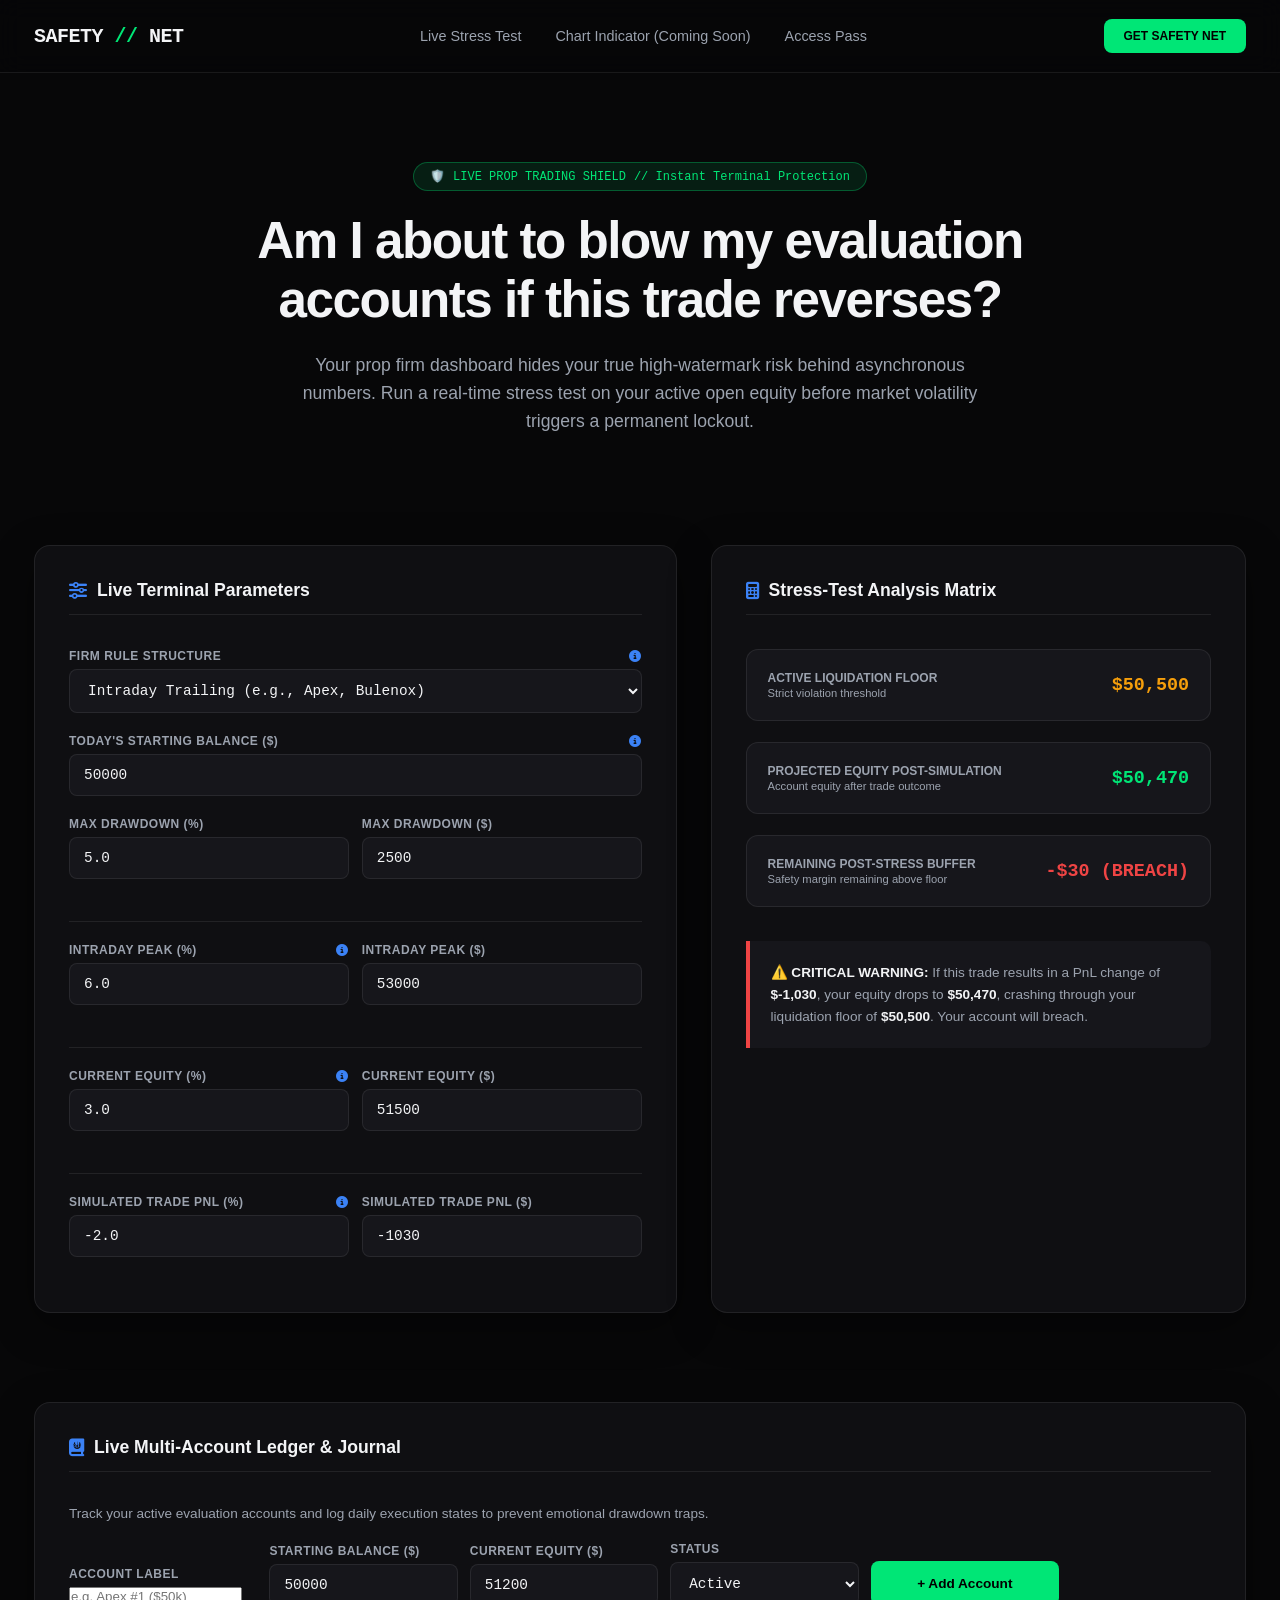
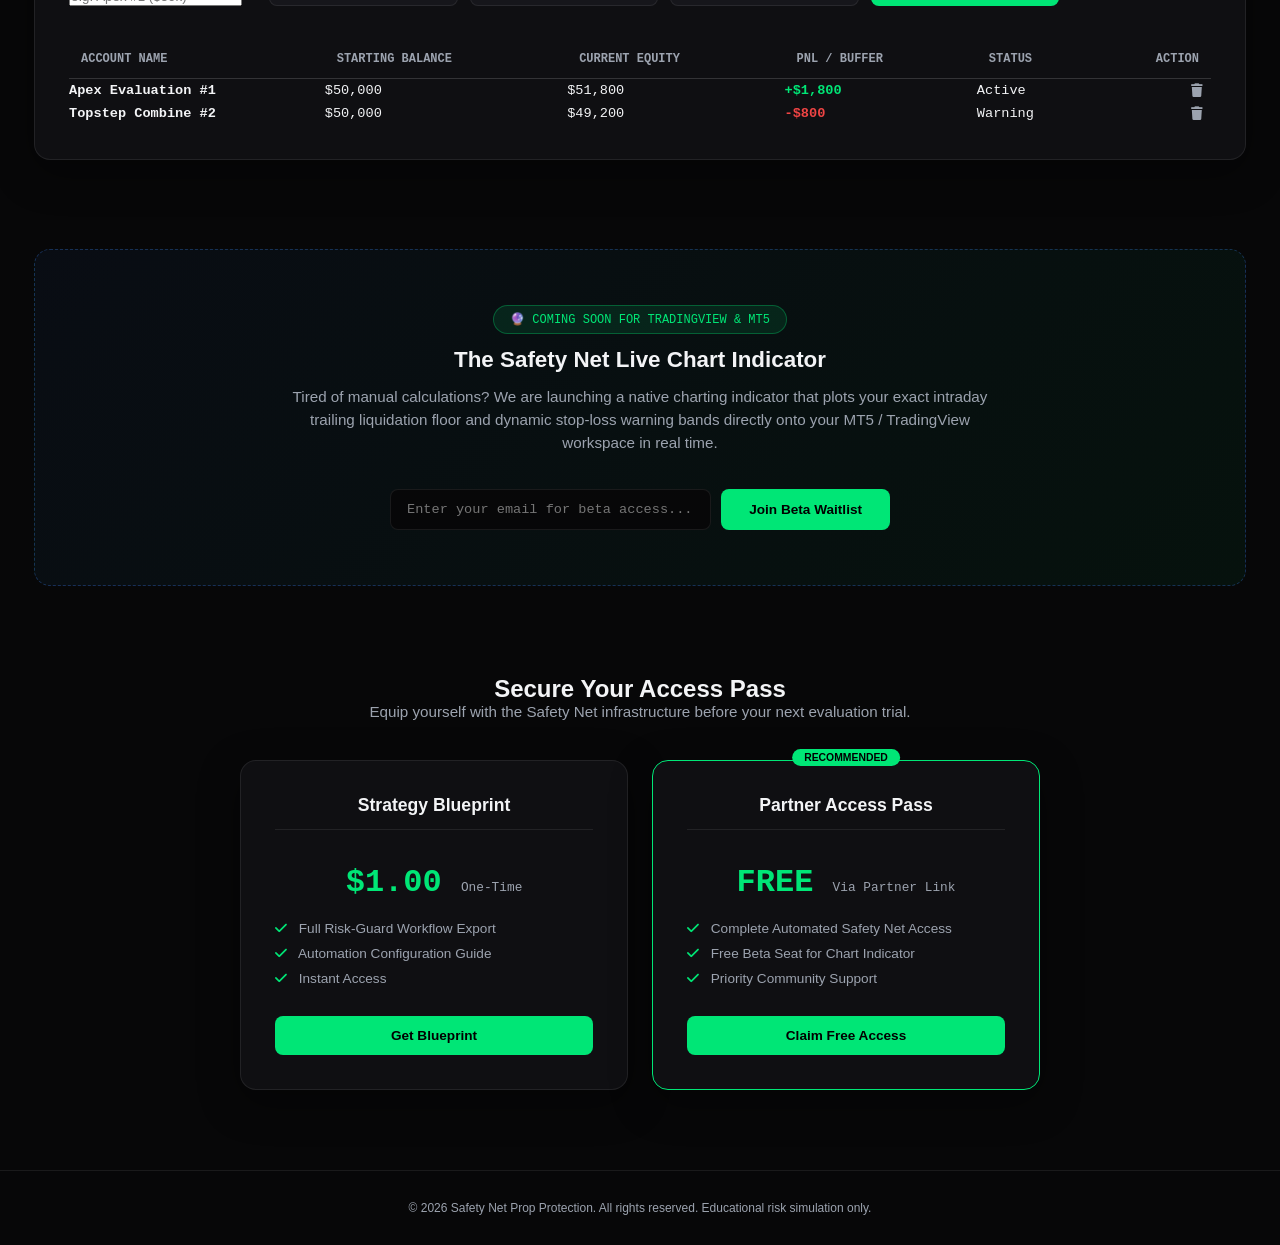
==== commit 78e04a3f: "feat: implement widescreen Safety Net layout, dynamic stress-test calculator, info tooltips, and com" ====
--- a/index.html
+++ b/index.html
@@ -149,6 +149,54 @@
                     </div>
             </div>
 
+        </div>
+    </section>
+
+    <section id="journal" class="widescreen-wrapper" style="margin-bottom: var(--fib-6);">
+        <div class="terminal-panel">
+            <h3><i class="fa-solid fa-book-journal-whills"></i> Live Multi-Account Ledger & Journal</h3>
+            <p style="color: var(--text-muted); font-size: 0.85rem; margin-bottom: var(--fib-3);">Track your active evaluation accounts and log daily execution states to prevent emotional drawdown traps.</p>
+            
+            <form id="accountForm" style="display: grid; grid-template-columns: repeat(auto-fit, minmax(180px, 1fr)) 140px; gap: 12px; margin-bottom: var(--fib-4); align-items: end;">
+                <div class="form-group" style="margin: 0;">
+                    <label>Account Label</label>
+                    <input type="text" id="accName" placeholder="e.g. Apex #1 ($50k)" required />
+                </div>
+                <div class="form-group" style="margin: 0;">
+                    <label>Starting Balance ($)</label>
+                    <input type="number" id="accStart" value="50000" step="1000" required />
+                </div>
+                <div class="form-group" style="margin: 0;">
+                    <label>Current Equity ($)</label>
+                    <input type="number" id="accCurrent" value="51200" step="100" required />
+                </div>
+                <div class="form-group" style="margin: 0;">
+                    <label>Status</label>
+                    <select id="accStatus">
+                        <option value="Active">Active</option>
+                        <option value="Warning">High Risk</option>
+                        <option value="Breached">Breached</option>
+                    </select>
+                </div>
+                <button type="submit" class="btn-primary" style="height: 45px;">+ Add Account</button>
+            </form>
+
+            <div style="overflow-x: auto;">
+                <table style="width: 100%; border-collapse: collapse; font-family: 'JetBrains Mono', monospace; font-size: 0.85rem; text-align: left;">
+                    <thead>
+                        <tr style="border-bottom: 1px solid var(--border-color); color: var(--text-muted); font-size: 0.75rem; text-transform: uppercase;">
+                            <th style="padding: 12px;">Account Name</th>
+                            <th style="padding: 12px;">Starting Balance</th>
+                            <th style="padding: 12px;">Current Equity</th>
+                            <th style="padding: 12px;">PnL / Buffer</th>
+                            <th style="padding: 12px;">Status</th>
+                            <th style="padding: 12px; text-align: right;">Action</th>
+                        </tr>
+                    </thead>
+                    <tbody id="accountTableBody">
+                        </tbody>
+                </table>
+            </div>
         </div>
     </section>
 
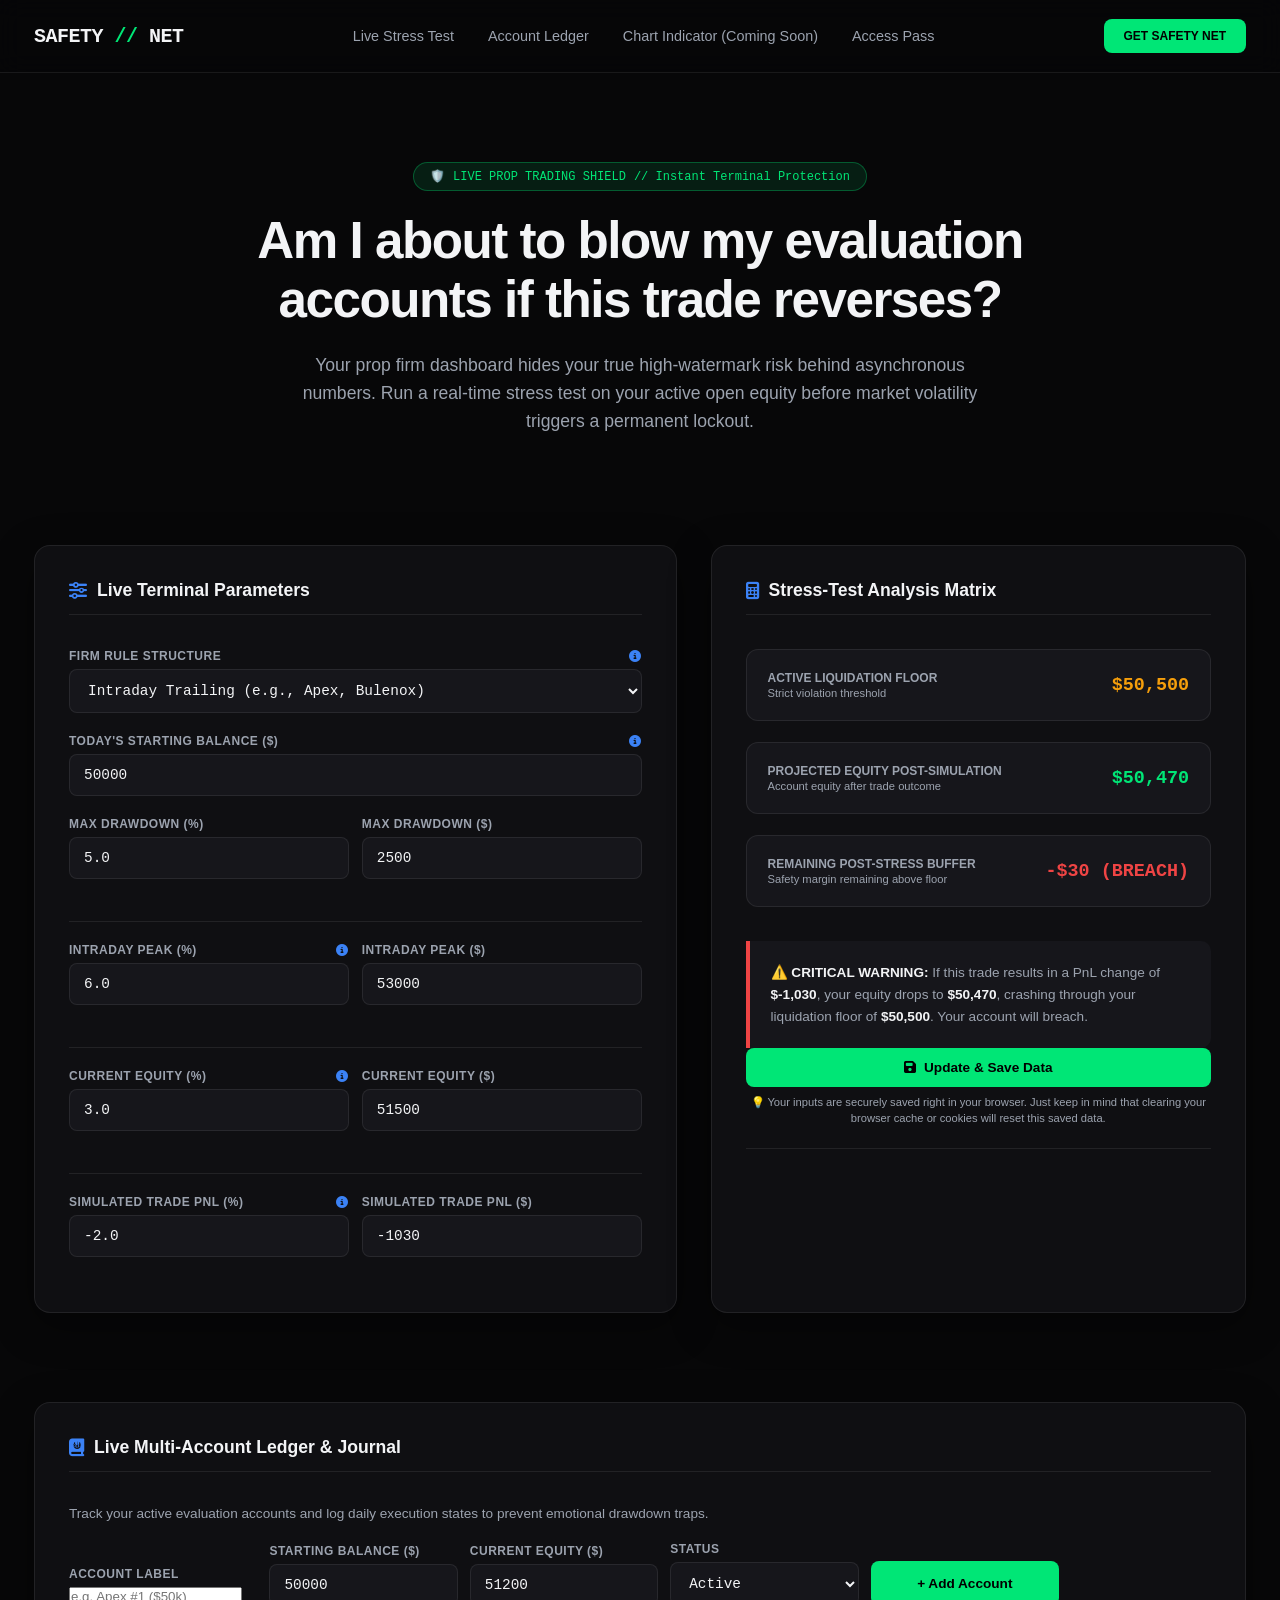
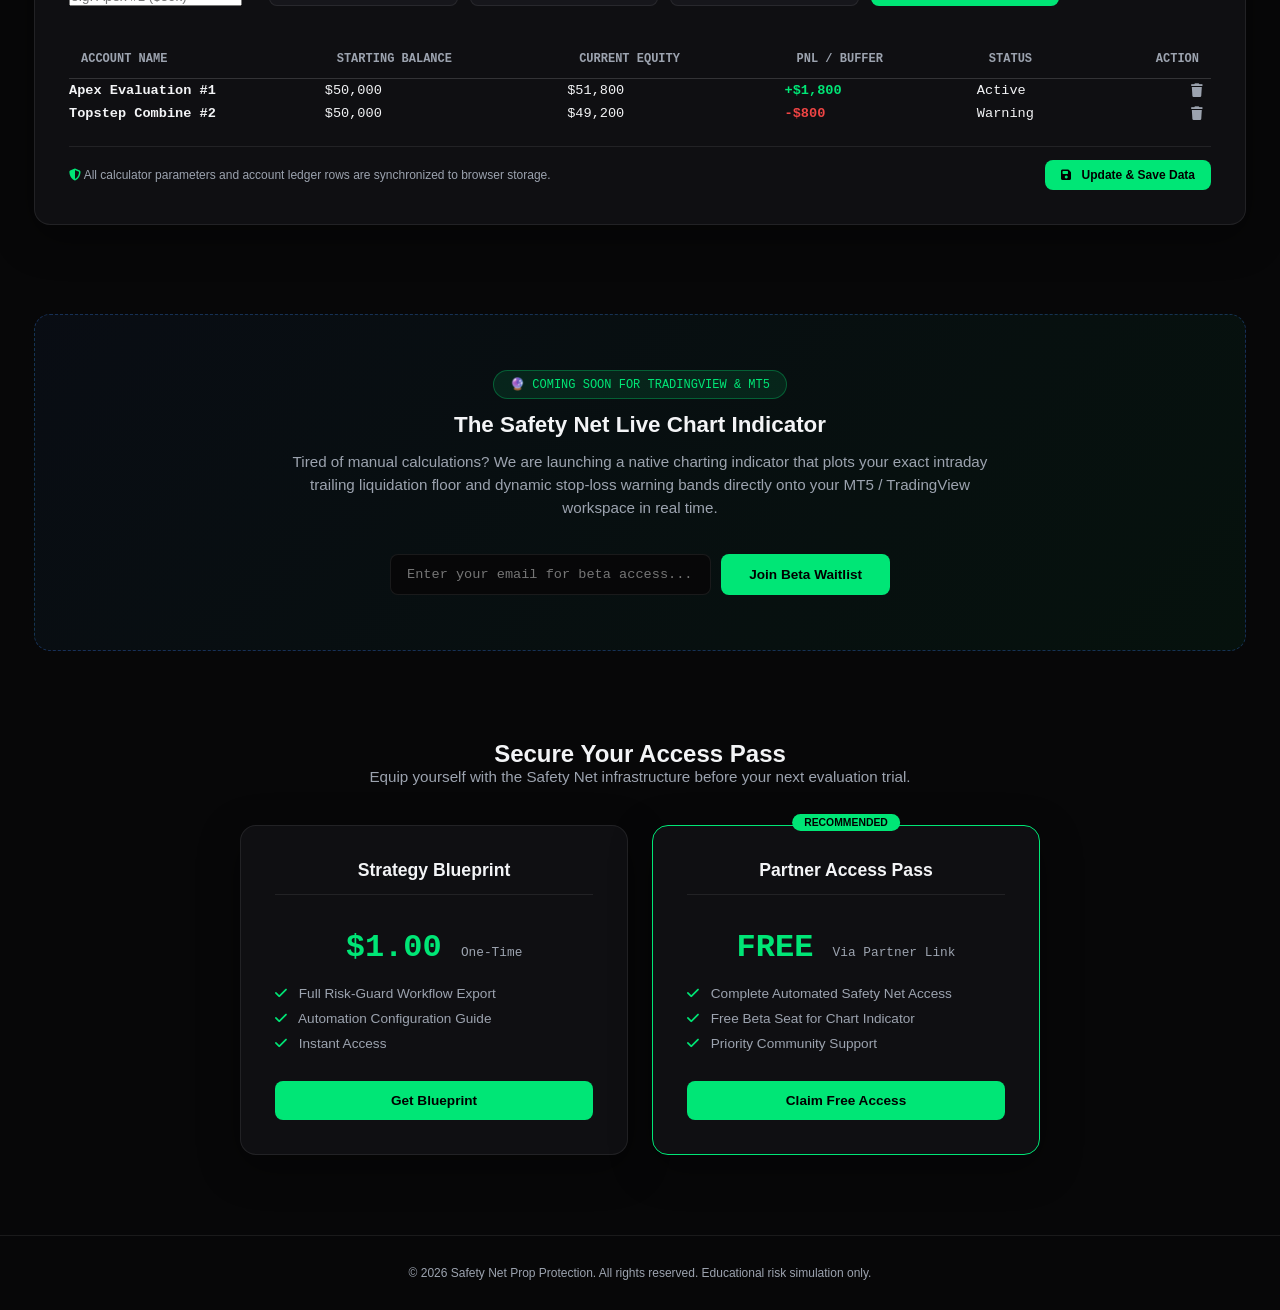
==== commit ae142bb8: "feat: implement unified local storage and cookie persistence (Phase 1), multi-account ledger sync, a" ====
--- a/index.html
+++ b/index.html
@@ -20,6 +20,7 @@
                 </a>
                 <div class="nav-links">
                     <a href="#calculator">Live Stress Test</a>
+                    <a href="#journal">Account Ledger</a>
                     <a href="#coming-soon">Chart Indicator (Coming Soon)</a>
                     <a href="#pricing">Access Pass</a>
                 </div>
@@ -48,6 +49,8 @@
             <div class="terminal-panel">
                 <h3><i class="fa-solid fa-sliders"></i> Live Terminal Parameters</h3>
                 
+                
+
                 <div class="form-group">
                     <label for="propFirm">Firm Rule Structure 
                         <span class="info-tooltip"><i class="fa-solid fa-circle-info"></i><span class="tooltip-text">Intraday trailing models lock your liquidation floor to your highest floating peak. Static models anchor to your starting balance.</span></span>
@@ -147,7 +150,21 @@
 
                 <div class="analysis-box" id="explanationText">
                     </div>
-            </div>
+
+                 <div style="margin-bottom: var(--fib-3); padding-bottom: var(--fib-3); border-bottom: 1px solid var(--border-color);">
+                    <button type="button" id="bookmarkBtn" class="btn-primary" style="width: 100%; display: flex; align-items: center; justify-content: center; gap: 8px;">
+                        <i class="fa-solid fa-floppy-disk"></i> Update & Save Data
+                    </button>
+                    <div id="saveToast" style="display: none; font-size: 0.75rem; color: var(--neon-green); text-align: center; margin-top: 8px; font-family: 'JetBrains Mono', monospace;">
+                        ✅ Data updated & saved locally to browser cookie!
+                    </div>
+                    <div style="font-size: 0.7rem; color: var(--text-muted); text-align: center; margin-top: 8px; line-height: 1.4;">
+                        💡 Your inputs are securely saved right in your browser. Just keep in mind that clearing your browser cache or cookies will reset this saved data.
+                    </div>
+                </div>   
+            </div>
+
+            
 
         </div>
     </section>
@@ -181,7 +198,7 @@
                 <button type="submit" class="btn-primary" style="height: 45px;">+ Add Account</button>
             </form>
 
-            <div style="overflow-x: auto;">
+            <div style="overflow-x: auto; margin-bottom: var(--fib-3);">
                 <table style="width: 100%; border-collapse: collapse; font-family: 'JetBrains Mono', monospace; font-size: 0.85rem; text-align: left;">
                     <thead>
                         <tr style="border-bottom: 1px solid var(--border-color); color: var(--text-muted); font-size: 0.75rem; text-transform: uppercase;">
@@ -196,6 +213,18 @@
                     <tbody id="accountTableBody">
                         </tbody>
                 </table>
+            </div>
+
+            <div style="display: flex; align-items: center; justify-content: space-between; flex-wrap: wrap; gap: 12px; padding-top: var(--fib-2); border-top: 1px solid var(--border-color);">
+                <span style="font-size: 0.75rem; color: var(--text-muted);">
+                    <i class="fa-solid fa-shield-halved" style="color: var(--neon-green);"></i> All calculator parameters and account ledger rows are synchronized to browser storage.
+                </span>
+                <button type="button" id="updateLedgerBtn" class="btn-primary" style="padding: 8px 16px; font-size: 0.75rem;">
+                    <i class="fa-solid fa-floppy-disk" style="margin-right: 6px;"></i> Update & Save Data
+                </button>
+            </div>
+            <div id="ledgerSaveToast" style="display: none; font-size: 0.75rem; color: var(--neon-green); text-align: right; margin-top: 6px; font-family: 'JetBrains Mono', monospace;">
+                ✅ Full ledger & calculator state successfully synchronized!
             </div>
         </div>
     </section>
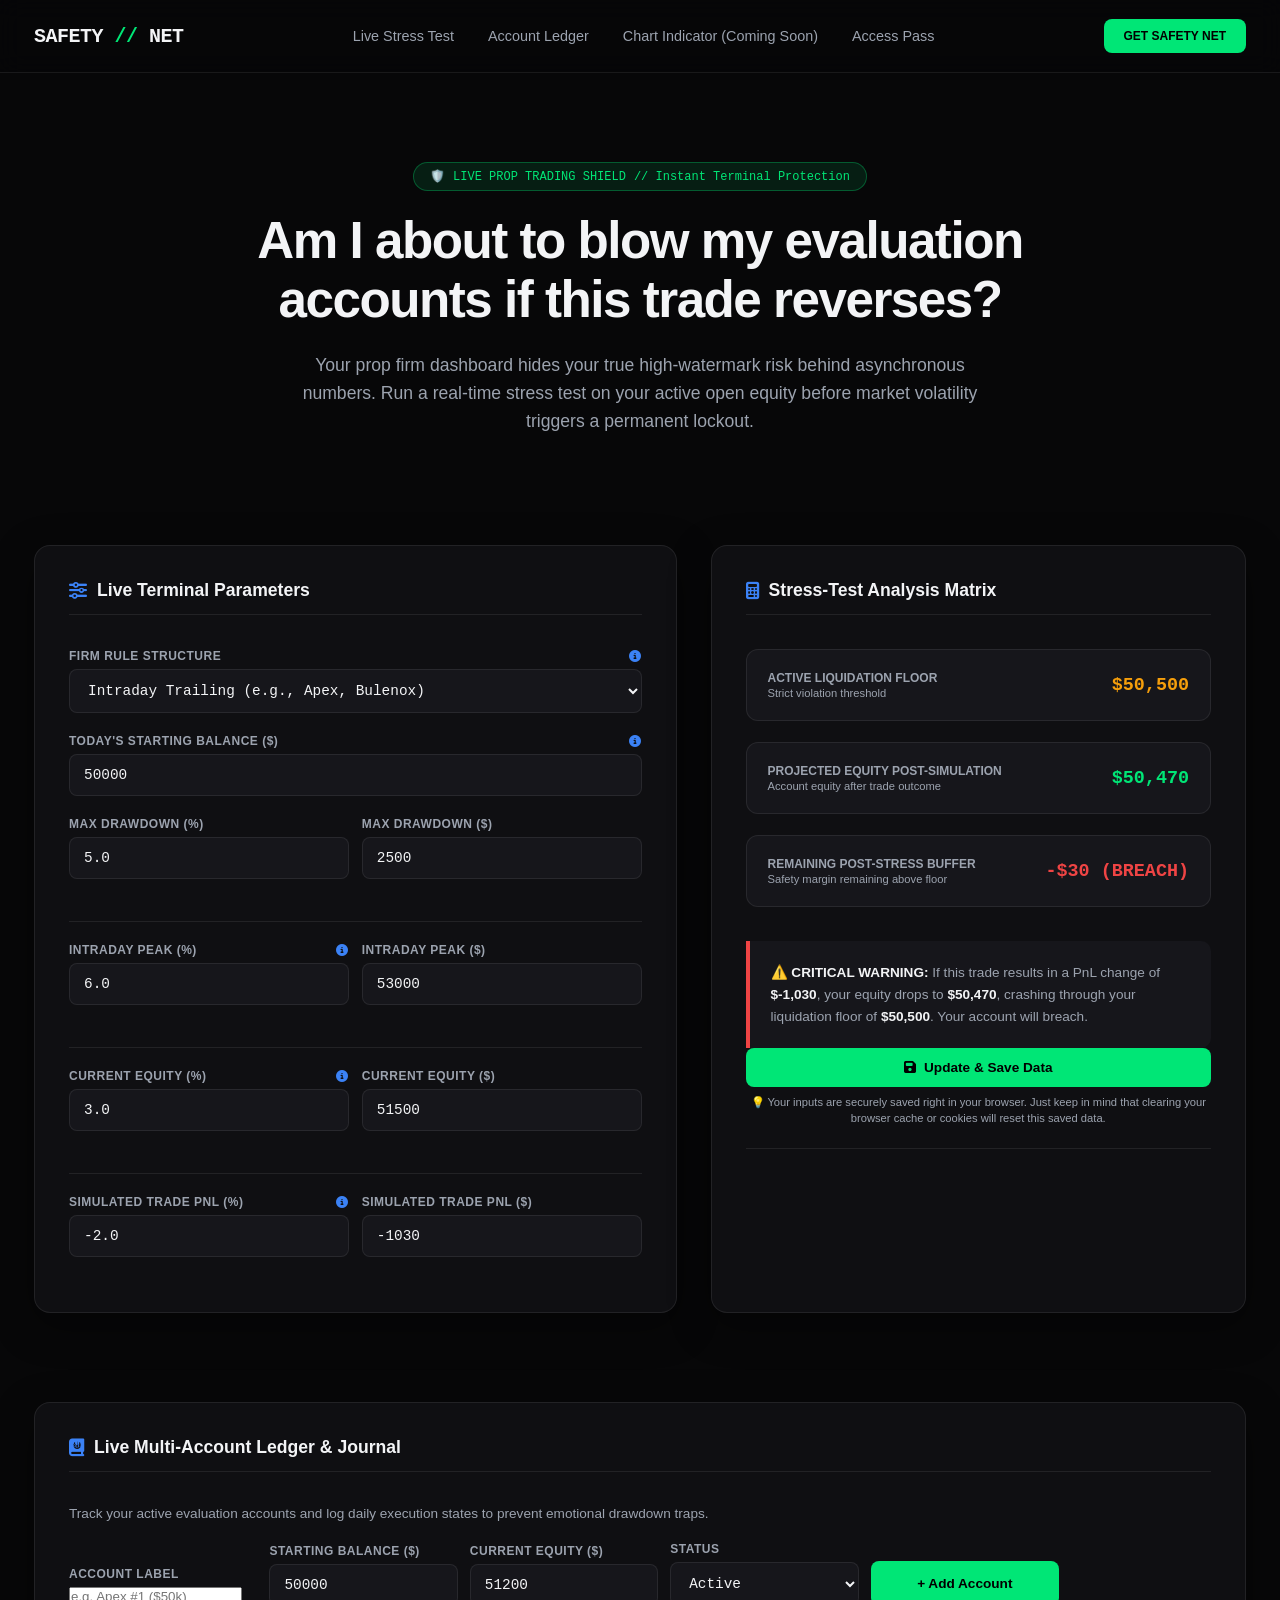
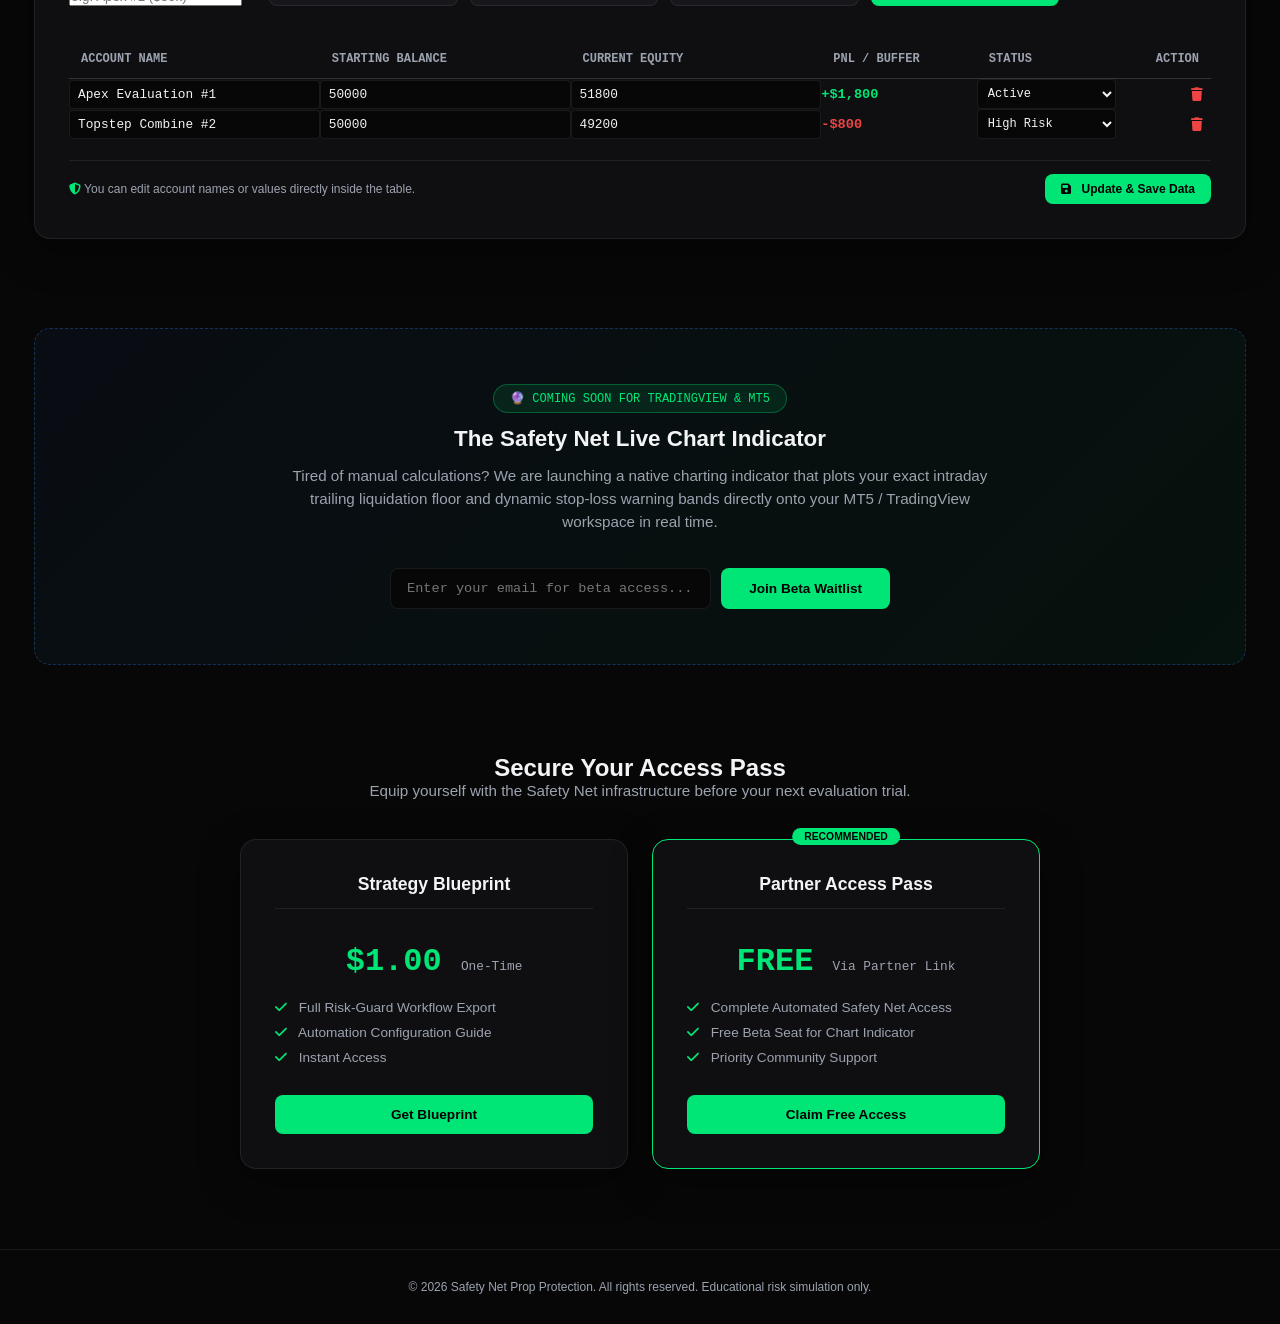
==== commit 9f8b353e: "feat: auto-sync calculator metrics into sequential ledger entries on save, enable inline editable le" ====
--- a/index.html
+++ b/index.html
@@ -49,7 +49,7 @@
             <div class="terminal-panel">
                 <h3><i class="fa-solid fa-sliders"></i> Live Terminal Parameters</h3>
                 
-                
+               
 
                 <div class="form-group">
                     <label for="propFirm">Firm Rule Structure 
@@ -151,20 +151,18 @@
                 <div class="analysis-box" id="explanationText">
                     </div>
 
-                 <div style="margin-bottom: var(--fib-3); padding-bottom: var(--fib-3); border-bottom: 1px solid var(--border-color);">
+                     <div style="margin-bottom: var(--fib-3); padding-bottom: var(--fib-3); border-bottom: 1px solid var(--border-color);">
                     <button type="button" id="bookmarkBtn" class="btn-primary" style="width: 100%; display: flex; align-items: center; justify-content: center; gap: 8px;">
                         <i class="fa-solid fa-floppy-disk"></i> Update & Save Data
                     </button>
                     <div id="saveToast" style="display: none; font-size: 0.75rem; color: var(--neon-green); text-align: center; margin-top: 8px; font-family: 'JetBrains Mono', monospace;">
-                        ✅ Data updated & saved locally to browser cookie!
+                        ✅ Data updated, pushed to ledger, & saved locally!
                     </div>
                     <div style="font-size: 0.7rem; color: var(--text-muted); text-align: center; margin-top: 8px; line-height: 1.4;">
                         💡 Your inputs are securely saved right in your browser. Just keep in mind that clearing your browser cache or cookies will reset this saved data.
                     </div>
-                </div>   
-            </div>
-
-            
+                </div>
+            </div>
 
         </div>
     </section>
@@ -217,7 +215,7 @@
 
             <div style="display: flex; align-items: center; justify-content: space-between; flex-wrap: wrap; gap: 12px; padding-top: var(--fib-2); border-top: 1px solid var(--border-color);">
                 <span style="font-size: 0.75rem; color: var(--text-muted);">
-                    <i class="fa-solid fa-shield-halved" style="color: var(--neon-green);"></i> All calculator parameters and account ledger rows are synchronized to browser storage.
+                    <i class="fa-solid fa-shield-halved" style="color: var(--neon-green);"></i> You can edit account names or values directly inside the table.
                 </span>
                 <button type="button" id="updateLedgerBtn" class="btn-primary" style="padding: 8px 16px; font-size: 0.75rem;">
                     <i class="fa-solid fa-floppy-disk" style="margin-right: 6px;"></i> Update & Save Data
